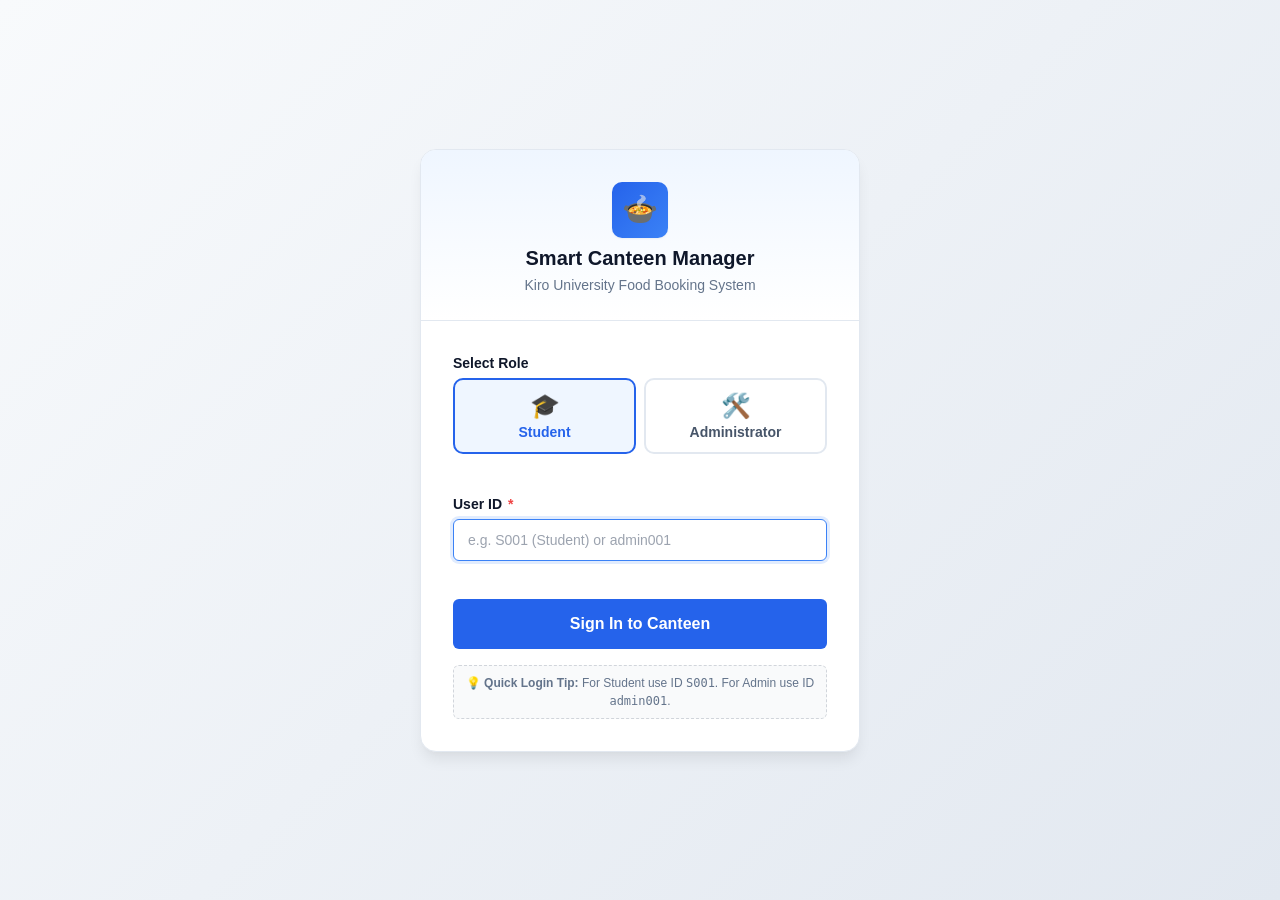
==== frontend/index.html @ 879b1cd2 "feat: complete smart canteen booking system" ====
<!DOCTYPE html>
<html lang="en">
<head>
  <meta charset="UTF-8">
  <meta name="viewport" content="width=device-width, initial-scale=1.0">
  <title>Smart Canteen Manager - Login</title>
  <link rel="stylesheet" href="css/main.css">
  <link rel="stylesheet" href="css/components.css">
  <link rel="stylesheet" href="css/responsive.css">
  <style>
    .login-wrapper {
      min-height: 100vh;
      display: flex;
      flex-direction: column;
      align-items: center;
      justify-content: center;
      padding: var(--spacing-lg);
      background: linear-gradient(135deg, #f8fafc 0%, #e2e8f0 100%);
    }

    .login-card {
      width: 100%;
      max-width: 440px;
      background: var(--surface);
      border: 1px solid var(--border);
      border-radius: var(--radius-lg);
      box-shadow: var(--shadow-lg);
      overflow: hidden;
    }

    .login-card-header {
      padding: var(--spacing-xl) var(--spacing-xl) var(--spacing-lg);
      text-align: center;
      background: linear-gradient(180deg, var(--primary-light) 0%, var(--surface) 100%);
      border-bottom: 1px solid var(--border);
    }

    .login-logo {
      width: 56px;
      height: 56px;
      background: linear-gradient(135deg, var(--primary), #3b82f6);
      color: white;
      border-radius: var(--radius-md);
      display: inline-flex;
      align-items: center;
      justify-content: center;
      font-size: 1.8rem;
      margin-bottom: var(--spacing-sm);
      box-shadow: var(--shadow-sm);
    }

    .login-card-header h1 {
      font-size: var(--font-size-xl);
      font-weight: 700;
      color: var(--text-primary);
    }

    .login-card-header p {
      font-size: var(--font-size-sm);
      color: var(--text-muted);
      margin-top: 4px;
    }

    .login-card-body {
      padding: var(--spacing-xl);
    }

    .role-selector {
      display: grid;
      grid-template-columns: 1fr 1fr;
      gap: var(--spacing-sm);
      margin-bottom: var(--spacing-lg);
    }

    .role-btn {
      padding: 12px;
      border: 2px solid var(--border);
      background: var(--surface);
      border-radius: var(--radius-md);
      font-weight: 600;
      font-size: var(--font-size-sm);
      color: var(--text-secondary);
      cursor: pointer;
      display: flex;
      flex-direction: column;
      align-items: center;
      gap: 4px;
      transition: var(--transition);
    }

    .role-btn span.role-icon {
      font-size: 1.5rem;
    }

    .role-btn.active {
      border-color: var(--primary);
      background: var(--primary-light);
      color: var(--primary);
    }

    .demo-hint {
      margin-top: var(--spacing-md);
      padding: var(--spacing-sm);
      background: var(--gray-50);
      border: 1px dashed var(--gray-300);
      border-radius: var(--radius-sm);
      font-size: var(--font-size-xs);
      color: var(--text-muted);
      text-align: center;
    }
  </style>
</head>
<body>
  <div class="login-wrapper">
    <div class="login-card">
      <div class="login-card-header">
        <div class="login-logo">🍲</div>
        <h1>Smart Canteen Manager</h1>
        <p>Kiro University Food Booking System</p>
      </div>

      <div class="login-card-body">
        <form id="loginForm" autocomplete="off">
          <div class="form-group">
            <label class="form-label">Select Role</label>
            <div class="role-selector" id="roleSelector">
              <button type="button" class="role-btn active" data-role="student">
                <span class="role-icon">🎓</span>
                <span>Student</span>
              </button>
              <button type="button" class="role-btn" data-role="admin">
                <span class="role-icon">🛠️</span>
                <span>Administrator</span>
              </button>
            </div>
            <input type="hidden" id="roleInput" value="student">
          </div>

          <div class="form-group">
            <label for="userIdInput" class="form-label">User ID <span class="required">*</span></label>
            <input 
              type="text" 
              id="userIdInput" 
              class="form-input" 
              placeholder="e.g. S001 (Student) or admin001" 
              required 
              autofocus
            >
            <div class="form-error" id="userIdError"></div>
          </div>

          <button type="submit" class="btn btn-primary btn-block btn-lg" id="btnLogin">
            <span>Sign In to Canteen</span>
          </button>

          <div class="demo-hint" id="demoHint">
            💡 <strong>Quick Login Tip:</strong> For Student use ID <code>S001</code>. For Admin use ID <code>admin001</code>.
          </div>
        </form>
      </div>
    </div>
  </div>

  <div id="toastContainer" class="toast-container"></div>

  <script type="module">
    import AuthService from './js/auth.js';
    import { showToast } from './js/utils.js';

    document.addEventListener('DOMContentLoaded', () => {
      // Check if already authenticated
      AuthService.checkGuest();

      const roleButtons = document.querySelectorAll('.role-btn');
      const roleInput = document.getElementById('roleInput');
      const userIdInput = document.getElementById('userIdInput');
      const demoHint = document.getElementById('demoHint');
      const form = document.getElementById('loginForm');
      const btnLogin = document.getElementById('btnLogin');

      // Role button toggles
      roleButtons.forEach(btn => {
        btn.addEventListener('click', () => {
          roleButtons.forEach(b => b.classList.remove('active'));
          btn.classList.add('active');
          const selectedRole = btn.dataset.role;
          roleInput.value = selectedRole;

          if (selectedRole === 'admin') {
            userIdInput.placeholder = 'e.g. admin001';
            demoHint.innerHTML = '💡 <strong>Admin Sign In:</strong> Use Administrator ID <code>admin001</code>';
          } else {
            userIdInput.placeholder = 'e.g. S001';
            demoHint.innerHTML = '💡 <strong>Student Sign In:</strong> Use Student ID <code>S001</code>';
          }
        });
      });

      // Submit form
      form.addEventListener('submit', async (e) => {
        e.preventDefault();
        const userId = userIdInput.value.trim();
        const role = roleInput.value;

        if (!userId) {
          showToast('Please enter your User ID', 'warning');
          userIdInput.focus();
          return;
        }

        btnLogin.disabled = true;
        btnLogin.innerHTML = '<span class="spinner"></span> Signing In...';

        try {
          const success = await AuthService.login(userId, role);
          if (success) {
            showToast('Login successful! Redirecting...', 'success');
            setTimeout(() => {
              if (role === 'admin') {
                window.location.href = 'admin.html';
              } else {
                window.location.href = 'student.html';
              }
            }, 600);
          } else {
            btnLogin.disabled = false;
            btnLogin.innerHTML = 'Sign In to Canteen';
          }
        } catch (err) {
          btnLogin.disabled = false;
          btnLogin.innerHTML = 'Sign In to Canteen';
          showToast('Failed to sign in. Please verify your ID.', 'error');
        }
      });
    });
  </script>
</body>
</html>
---- frontend/css/main.css ----
/* ==========================================================================
   Smart Canteen Manager - Main CSS
   ========================================================================== */

:root {
  /* Brand Colors */
  --primary: #2563eb;
  --primary-hover: #1d4ed8;
  --primary-light: #eff6ff;
  --primary-border: #bfdbfe;

  /* Status Colors */
  --success: #10b981;
  --success-light: #ecfdf5;
  --success-border: #a7f3d0;
  --warning: #f59e0b;
  --warning-light: #fffbeb;
  --warning-border: #fde68a;
  --error: #ef4444;
  --error-light: #fef2f2;
  --error-border: #fecaca;
  --info: #3b82f6;
  --info-light: #eff6ff;
  --info-border: #bfdbfe;

  /* Neutral Palette */
  --gray-50: #f9fafb;
  --gray-100: #f3f4f6;
  --gray-200: #e5e7eb;
  --gray-300: #d1d5db;
  --gray-400: #9ca3af;
  --gray-500: #6b7280;
  --gray-600: #4b5563;
  --gray-700: #374151;
  --gray-800: #1f2937;
  --gray-900: #111827;

  /* Semantic Theme */
  --background: #f8fafc;
  --surface: #ffffff;
  --surface-alt: #f1f5f9;
  --text-primary: #0f172a;
  --text-secondary: #475569;
  --text-muted: #64748b;
  --border: #e2e8f0;
  --border-focus: #3b82f6;

  /* Spacing */
  --spacing-2xs: 2px;
  --spacing-xs: 4px;
  --spacing-sm: 8px;
  --spacing-md: 16px;
  --spacing-lg: 24px;
  --spacing-xl: 32px;
  --spacing-2xl: 48px;

  /* Typography */
  --font-sans: -apple-system, BlinkMacSystemFont, "Segoe UI", Roboto, "Helvetica Neue", Arial, sans-serif;
  --font-size-xs: 0.75rem;    /* 12px */
  --font-size-sm: 0.875rem;   /* 14px */
  --font-size-base: 1rem;     /* 16px */
  --font-size-lg: 1.125rem;   /* 18px */
  --font-size-xl: 1.25rem;    /* 20px */
  --font-size-2xl: 1.5rem;    /* 24px */
  --font-size-3xl: 1.875rem;  /* 30px */

  /* Radii & Shadows */
  --radius-sm: 6px;
  --radius-md: 10px;
  --radius-lg: 16px;
  --radius-full: 9999px;

  --shadow-sm: 0 1px 2px 0 rgba(0, 0, 0, 0.05);
  --shadow-md: 0 4px 6px -1px rgba(0, 0, 0, 0.08), 0 2px 4px -2px rgba(0, 0, 0, 0.04);
  --shadow-lg: 0 10px 15px -3px rgba(0, 0, 0, 0.08), 0 4px 6px -4px rgba(0, 0, 0, 0.03);

  /* Transitions */
  --transition: all 0.2s cubic-bezier(0.4, 0, 0.2, 1);
}

/* Global Reset */
*, *::before, *::after {
  box-sizing: border-box;
  margin: 0;
  padding: 0;
}

body {
  font-family: var(--font-sans);
  font-size: var(--font-size-base);
  line-height: 1.5;
  color: var(--text-primary);
  background-color: var(--background);
  min-height: 100vh;
  display: flex;
  flex-direction: column;
  -webkit-font-smoothing: antialiased;
}

/* Accessible focus ring */
:focus-visible {
  outline: 2px solid var(--primary);
  outline-offset: 2px;
}

/* Typography Defaults */
h1, h2, h3, h4, h5, h6 {
  color: var(--text-primary);
  font-weight: 600;
  line-height: 1.25;
}

h1 { font-size: var(--font-size-3xl); font-weight: 700; }
h2 { font-size: var(--font-size-2xl); }
h3 { font-size: var(--font-size-xl); }
h4 { font-size: var(--font-size-lg); }

p {
  color: var(--text-secondary);
}

a {
  color: var(--primary);
  text-decoration: none;
  transition: var(--transition);
}

a:hover {
  color: var(--primary-hover);
}

/* Container */
.container {
  width: 100%;
  max-width: 1200px;
  margin: 0 auto;
  padding: 0 var(--spacing-md);
}

/* Application Header */
.app-header {
  background: var(--surface);
  border-bottom: 1px solid var(--border);
  position: sticky;
  top: 0;
  z-index: 40;
  box-shadow: var(--shadow-sm);
}

.header-content {
  display: flex;
  align-items: center;
  justify-content: space-between;
  height: 68px;
  gap: var(--spacing-md);
}

.header-brand {
  display: flex;
  align-items: center;
  gap: var(--spacing-sm);
  text-decoration: none;
}

.brand-icon {
  width: 38px;
  height: 38px;
  background: linear-gradient(135deg, var(--primary), #3b82f6);
  color: white;
  border-radius: var(--radius-md);
  display: flex;
  align-items: center;
  justify-content: center;
  font-size: 1.25rem;
  box-shadow: var(--shadow-sm);
}

.brand-info h1 {
  font-size: 1.15rem;
  font-weight: 700;
  color: var(--text-primary);
  line-height: 1.1;
}

.brand-info span {
  font-size: var(--font-size-xs);
  color: var(--text-muted);
  display: block;
}

.header-actions {
  display: flex;
  align-items: center;
  gap: var(--spacing-md);
}

.user-profile {
  display: flex;
  align-items: center;
  gap: var(--spacing-sm);
  padding: var(--spacing-xs) var(--spacing-sm);
  background: var(--gray-50);
  border: 1px solid var(--border);
  border-radius: var(--radius-full);
}

.user-avatar {
  width: 28px;
  height: 28px;
  border-radius: var(--radius-full);
  background: var(--primary-light);
  color: var(--primary);
  display: flex;
  align-items: center;
  justify-content: center;
  font-weight: 600;
  font-size: var(--font-size-xs);
}

.user-details {
  display: flex;
  flex-direction: column;
}

.user-name {
  font-size: var(--font-size-sm);
  font-weight: 600;
  color: var(--text-primary);
  line-height: 1.2;
}

.user-role-tag {
  font-size: 0.7rem;
  color: var(--text-muted);
  text-transform: capitalize;
}

/* Tab Navigation */
.tab-nav {
  display: flex;
  gap: var(--spacing-sm);
  margin: var(--spacing-lg) 0 var(--spacing-md);
  border-bottom: 2px solid var(--border);
  overflow-x: auto;
  white-space: nowrap;
}

.tab-btn {
  background: none;
  border: none;
  padding: var(--spacing-sm) var(--spacing-md);
  font-size: var(--font-size-sm);
  font-weight: 600;
  color: var(--text-secondary);
  cursor: pointer;
  border-bottom: 3px solid transparent;
  margin-bottom: -2px;
  display: inline-flex;
  align-items: center;
  gap: var(--spacing-xs);
  transition: var(--transition);
}

.tab-btn:hover {
  color: var(--primary);
}

.tab-btn.active {
  color: var(--primary);
  border-bottom-color: var(--primary);
}

.tab-btn .badge {
  margin-left: 2px;
}

/* Tab Content */
.tab-content {
  display: none;
  animation: fadeIn 0.15s ease-in;
}

.tab-content.active {
  display: block;
}

@keyframes fadeIn {
  from { opacity: 0; transform: translateY(4px); }
  to { opacity: 1; transform: translateY(0); }
}

/* Page Section Headers */
.section-header {
  display: flex;
  flex-wrap: wrap;
  align-items: center;
  justify-content: space-between;
  gap: var(--spacing-md);
  margin-bottom: var(--spacing-lg);
}

.section-title {
  font-size: var(--font-size-xl);
  font-weight: 700;
  color: var(--text-primary);
}

.section-subtitle {
  font-size: var(--font-size-sm);
  color: var(--text-muted);
  margin-top: 2px;
}

/* App Main & Footer */
.app-main {
  flex: 1;
  padding-bottom: var(--spacing-2xl);
}

.app-footer {
  margin-top: auto;
  background: var(--surface);
  border-top: 1px solid var(--border);
  padding: var(--spacing-md) 0;
  text-align: center;
  font-size: var(--font-size-xs);
  color: var(--text-muted);
}

/* Utility Classes */
.hidden {
  display: none !important;
}

.sr-only {
  position: absolute;
  width: 1px;
  height: 1px;
  padding: 0;
  margin: -1px;
  overflow: hidden;
  clip: rect(0, 0, 0, 0);
  white-space: nowrap;
  border: 0;
}
---- frontend/css/components.css ----
/* ==========================================================================
   Smart Canteen Manager - Component Styles
   ========================================================================== */

/* --------------------------------------------------------------------------
   Buttons
   -------------------------------------------------------------------------- */
.btn {
  display: inline-flex;
  align-items: center;
  justify-content: center;
  gap: var(--spacing-xs);
  padding: 10px 18px;
  font-family: inherit;
  font-size: var(--font-size-sm);
  font-weight: 600;
  line-height: 1.25;
  border-radius: var(--radius-sm);
  border: 1px solid transparent;
  cursor: pointer;
  transition: var(--transition);
  text-decoration: none;
  min-height: 40px;
}

.btn:disabled {
  opacity: 0.6;
  cursor: not-allowed;
  pointer-events: none;
}

.btn-primary {
  background-color: var(--primary);
  color: #ffffff;
}

.btn-primary:hover:not(:disabled) {
  background-color: var(--primary-hover);
  box-shadow: var(--shadow-sm);
}

.btn-secondary {
  background-color: var(--surface);
  color: var(--text-primary);
  border-color: var(--border);
}

.btn-secondary:hover:not(:disabled) {
  background-color: var(--gray-100);
  border-color: var(--gray-300);
}

.btn-danger {
  background-color: var(--error);
  color: #ffffff;
}

.btn-danger:hover:not(:disabled) {
  background-color: #dc2626;
}

.btn-outline-danger {
  background: transparent;
  color: var(--error);
  border-color: var(--error-border);
}

.btn-outline-danger:hover:not(:disabled) {
  background-color: var(--error-light);
}

.btn-success {
  background-color: var(--success);
  color: #ffffff;
}

.btn-success:hover:not(:disabled) {
  background-color: #059669;
}

.btn-sm {
  padding: 6px 12px;
  font-size: var(--font-size-xs);
  min-height: 32px;
}

.btn-lg {
  padding: 14px 24px;
  font-size: var(--font-size-base);
  min-height: 48px;
}

.btn-block {
  width: 100%;
}

.btn-icon {
  width: 36px;
  height: 36px;
  padding: 0;
  border-radius: var(--radius-sm);
  min-height: 36px;
}

/* --------------------------------------------------------------------------
   Badges & Tags
   -------------------------------------------------------------------------- */
.badge {
  display: inline-flex;
  align-items: center;
  gap: var(--spacing-2xs);
  padding: 3px 10px;
  border-radius: var(--radius-full);
  font-size: var(--font-size-xs);
  font-weight: 600;
  text-transform: capitalize;
  letter-spacing: 0.01em;
}

.badge-success {
  background: var(--success-light);
  color: #065f46;
  border: 1px solid var(--success-border);
}

.badge-warning {
  background: var(--warning-light);
  color: #92400e;
  border: 1px solid var(--warning-border);
}

.badge-error {
  background: var(--error-light);
  color: #991b1b;
  border: 1px solid var(--error-border);
}

.badge-info {
  background: var(--info-light);
  color: #1e40af;
  border: 1px solid var(--info-border);
}

.badge-neutral {
  background: var(--gray-100);
  color: var(--gray-700);
  border: 1px solid var(--gray-200);
}

.badge-count {
  background: var(--primary);
  color: white;
  padding: 2px 7px;
  font-size: 0.7rem;
  border-radius: var(--radius-full);
}

/* --------------------------------------------------------------------------
   Forms & Inputs
   -------------------------------------------------------------------------- */
.form-group {
  margin-bottom: var(--spacing-md);
  display: flex;
  flex-direction: column;
}

.form-label {
  display: block;
  font-size: var(--font-size-sm);
  font-weight: 600;
  color: var(--text-primary);
  margin-bottom: var(--spacing-xs);
}

.form-label .required {
  color: var(--error);
  margin-left: 2px;
}

.form-input,
.form-select,
.form-textarea {
  width: 100%;
  padding: 10px 14px;
  font-family: inherit;
  font-size: var(--font-size-sm);
  color: var(--text-primary);
  background-color: var(--surface);
  border: 1px solid var(--border);
  border-radius: var(--radius-sm);
  transition: var(--transition);
  min-height: 42px;
}

.form-input:focus,
.form-select:focus,
.form-textarea:focus {
  outline: none;
  border-color: var(--border-focus);
  box-shadow: 0 0 0 3px rgba(59, 130, 246, 0.15);
}

.form-input::placeholder,
.form-textarea::placeholder {
  color: var(--gray-400);
}

.form-textarea {
  resize: vertical;
  min-height: 80px;
}

.form-error {
  font-size: var(--font-size-xs);
  color: var(--error);
  margin-top: var(--spacing-xs);
  min-height: 18px;
}

.form-row {
  display: grid;
  grid-template-columns: repeat(auto-fit, minmax(180px, 1fr));
  gap: var(--spacing-md);
}

/* --------------------------------------------------------------------------
   Filter & Search Controls
   -------------------------------------------------------------------------- */
.filter-bar {
  display: flex;
  flex-wrap: wrap;
  align-items: center;
  justify-content: space-between;
  gap: var(--spacing-md);
  padding: var(--spacing-md);
  background: var(--surface);
  border: 1px solid var(--border);
  border-radius: var(--radius-md);
  margin-bottom: var(--spacing-lg);
  box-shadow: var(--shadow-sm);
}

.search-box {
  position: relative;
  flex: 1;
  min-width: 240px;
  max-width: 450px;
}

.search-box .search-icon {
  position: absolute;
  left: 12px;
  top: 50%;
  transform: translateY(-50%);
  color: var(--gray-400);
  pointer-events: none;
  font-size: 1rem;
}

.search-box .form-input {
  padding-left: 38px;
}

.filter-chips {
  display: flex;
  flex-wrap: wrap;
  gap: var(--spacing-xs);
}

.filter-chip {
  background: var(--surface-alt);
  border: 1px solid var(--border);
  padding: 6px 14px;
  border-radius: var(--radius-full);
  font-size: var(--font-size-xs);
  font-weight: 600;
  color: var(--text-secondary);
  cursor: pointer;
  transition: var(--transition);
}

.filter-chip:hover {
  background: var(--gray-200);
  color: var(--text-primary);
}

.filter-chip.active {
  background: var(--primary);
  border-color: var(--primary);
  color: #ffffff;
}

/* --------------------------------------------------------------------------
   Food Menu Cards
   -------------------------------------------------------------------------- */
.food-grid {
  display: grid;
  grid-template-columns: repeat(auto-fill, minmax(280px, 1fr));
  gap: var(--spacing-lg);
}

.food-card {
  background: var(--surface);
  border: 1px solid var(--border);
  border-radius: var(--radius-md);
  overflow: hidden;
  box-shadow: var(--shadow-sm);
  display: flex;
  flex-direction: column;
  transition: var(--transition);
  position: relative;
}

.food-card:hover {
  transform: translateY(-3px);
  box-shadow: var(--shadow-md);
  border-color: var(--gray-300);
}

.food-card.unavailable {
  opacity: 0.7;
}

.food-card-banner {
  height: 120px;
  background: linear-gradient(135deg, #f1f5f9 0%, #e2e8f0 100%);
  display: flex;
  align-items: center;
  justify-content: center;
  font-size: 3rem;
  position: relative;
  border-bottom: 1px solid var(--border);
}

.food-card-category-tag {
  position: absolute;
  top: 10px;
  left: 10px;
  background: rgba(255, 255, 255, 0.9);
  backdrop-filter: blur(4px);
  padding: 2px 8px;
  border-radius: var(--radius-full);
  font-size: 0.7rem;
  font-weight: 600;
  color: var(--text-secondary);
  border: 1px solid var(--border);
}

.food-card-stock-tag {
  position: absolute;
  top: 10px;
  right: 10px;
}

.food-card-body {
  padding: var(--spacing-md);
  flex: 1;
  display: flex;
  flex-direction: column;
}

.food-card-title-row {
  display: flex;
  align-items: baseline;
  justify-content: space-between;
  gap: var(--spacing-sm);
  margin-bottom: var(--spacing-xs);
}

.food-card-title {
  font-size: var(--font-size-base);
  font-weight: 700;
  color: var(--text-primary);
}

.food-card-price {
  font-size: var(--font-size-lg);
  font-weight: 700;
  color: var(--primary);
  white-space: nowrap;
}

.food-card-desc {
  font-size: var(--font-size-sm);
  color: var(--text-secondary);
  line-height: 1.4;
  margin-bottom: var(--spacing-md);
  flex: 1;
  display: -webkit-box;
  -webkit-line-clamp: 2;
  -webkit-box-orient: vertical;
  overflow: hidden;
}

.food-card-footer {
  padding-top: var(--spacing-sm);
  border-top: 1px solid var(--border);
  display: flex;
  align-items: center;
  justify-content: space-between;
  gap: var(--spacing-sm);
}

/* Quantity Selector */
.qty-selector {
  display: inline-flex;
  align-items: center;
  border: 1px solid var(--border);
  border-radius: var(--radius-sm);
  background: var(--surface);
  overflow: hidden;
}

.qty-btn {
  background: transparent;
  border: none;
  width: 32px;
  height: 32px;
  display: flex;
  align-items: center;
  justify-content: center;
  font-size: 1rem;
  font-weight: 700;
  color: var(--text-secondary);
  cursor: pointer;
  transition: var(--transition);
}

.qty-btn:hover:not(:disabled) {
  background: var(--gray-100);
  color: var(--text-primary);
}

.qty-btn:disabled {
  opacity: 0.3;
  cursor: not-allowed;
}

.qty-input {
  width: 38px;
  height: 32px;
  text-align: center;
  border: none;
  font-size: var(--font-size-sm);
  font-weight: 600;
  color: var(--text-primary);
  background: transparent;
  -moz-appearance: textfield;
}

.qty-input::-webkit-outer-spin-button,
.qty-input::-webkit-inner-spin-button {
  -webkit-appearance: none;
  margin: 0;
}

/* --------------------------------------------------------------------------
   Cart Layout
   -------------------------------------------------------------------------- */
.cart-layout {
  display: grid;
  grid-template-columns: 2fr 1fr;
  gap: var(--spacing-xl);
  align-items: start;
}

.cart-card {
  background: var(--surface);
  border: 1px solid var(--border);
  border-radius: var(--radius-md);
  box-shadow: var(--shadow-sm);
  overflow: hidden;
}

.cart-items-list {
  divide-y: 1px solid var(--border);
}

.cart-item {
  display: flex;
  align-items: center;
  justify-content: space-between;
  padding: var(--spacing-md);
  border-bottom: 1px solid var(--border);
  gap: var(--spacing-md);
}

.cart-item:last-child {
  border-bottom: none;
}

.cart-item-info {
  flex: 1;
}

.cart-item-name {
  font-weight: 600;
  color: var(--text-primary);
  font-size: var(--font-size-base);
}

.cart-item-unit-price {
  font-size: var(--font-size-xs);
  color: var(--text-muted);
}

.cart-item-total {
  font-weight: 700;
  font-size: var(--font-size-base);
  color: var(--text-primary);
  min-width: 80px;
  text-align: right;
}

.cart-summary {
  background: var(--surface);
  border: 1px solid var(--border);
  border-radius: var(--radius-md);
  padding: var(--spacing-lg);
  box-shadow: var(--shadow-sm);
  position: sticky;
  top: 90px;
}

.summary-title {
  font-size: var(--font-size-lg);
  font-weight: 700;
  margin-bottom: var(--spacing-md);
  border-bottom: 1px solid var(--border);
  padding-bottom: var(--spacing-sm);
}

.summary-row {
  display: flex;
  justify-content: space-between;
  align-items: center;
  margin-bottom: var(--spacing-sm);
  font-size: var(--font-size-sm);
  color: var(--text-secondary);
}

.summary-row.total {
  font-size: var(--font-size-xl);
  font-weight: 700;
  color: var(--text-primary);
  border-top: 2px dashed var(--border);
  padding-top: var(--spacing-md);
  margin-top: var(--spacing-md);
  margin-bottom: var(--spacing-lg);
}

/* --------------------------------------------------------------------------
   Orders List & History
   -------------------------------------------------------------------------- */
.orders-list {
  display: flex;
  flex-direction: column;
  gap: var(--spacing-md);
}

.order-card {
  background: var(--surface);
  border: 1px solid var(--border);
  border-radius: var(--radius-md);
  box-shadow: var(--shadow-sm);
  overflow: hidden;
  transition: var(--transition);
}

.order-card:hover {
  box-shadow: var(--shadow-md);
  border-color: var(--gray-300);
}

.order-header {
  padding: var(--spacing-md);
  background: var(--surface-alt);
  border-bottom: 1px solid var(--border);
  display: flex;
  flex-wrap: wrap;
  align-items: center;
  justify-content: space-between;
  gap: var(--spacing-sm);
}

.order-meta {
  display: flex;
  align-items: center;
  gap: var(--spacing-md);
}

.order-id {
  font-weight: 700;
  font-size: var(--font-size-base);
  color: var(--text-primary);
}

.order-date {
  font-size: var(--font-size-xs);
  color: var(--text-muted);
}

.order-body {
  padding: var(--spacing-md);
}

.order-items-table {
  width: 100%;
  border-collapse: collapse;
}

.order-items-table th,
.order-items-table td {
  padding: var(--spacing-sm);
  font-size: var(--font-size-sm);
  text-align: left;
}

.order-items-table th {
  color: var(--text-muted);
  font-weight: 600;
  border-bottom: 1px solid var(--border);
}

.order-items-table td.numeric {
  text-align: right;
}

.order-footer {
  padding: var(--spacing-md);
  border-top: 1px solid var(--border);
  background: var(--surface);
  display: flex;
  align-items: center;
  justify-content: space-between;
}

.order-total-amount {
  font-size: var(--font-size-lg);
  font-weight: 700;
  color: var(--primary);
}

/* --------------------------------------------------------------------------
   Admin Dashboard & Stats
   -------------------------------------------------------------------------- */
.stats-grid {
  display: grid;
  grid-template-columns: repeat(auto-fit, minmax(220px, 1fr));
  gap: var(--spacing-md);
  margin-bottom: var(--spacing-xl);
}

.stat-card {
  background: var(--surface);
  border: 1px solid var(--border);
  border-radius: var(--radius-md);
  padding: var(--spacing-lg);
  box-shadow: var(--shadow-sm);
  display: flex;
  align-items: flex-start;
  justify-content: space-between;
  gap: var(--spacing-md);
  transition: var(--transition);
}

.stat-card:hover {
  box-shadow: var(--shadow-md);
  transform: translateY(-2px);
}

.stat-info h3 {
  font-size: var(--font-size-xs);
  font-weight: 600;
  text-transform: uppercase;
  letter-spacing: 0.05em;
  color: var(--text-muted);
  margin-bottom: var(--spacing-xs);
}

.stat-value {
  font-size: 1.85rem;
  font-weight: 800;
  color: var(--text-primary);
  line-height: 1.1;
  margin-bottom: var(--spacing-2xs);
}

.stat-subtext {
  font-size: var(--font-size-xs);
  color: var(--text-secondary);
}

.stat-icon {
  width: 44px;
  height: 44px;
  border-radius: var(--radius-md);
  display: flex;
  align-items: center;
  justify-content: center;
  font-size: 1.3rem;
  flex-shrink: 0;
}

.stat-icon.blue { background: var(--info-light); color: var(--info); }
.stat-icon.green { background: var(--success-light); color: var(--success); }
.stat-icon.amber { background: var(--warning-light); color: var(--warning); }
.stat-icon.red { background: var(--error-light); color: var(--error); }

/* --------------------------------------------------------------------------
   Data Tables
   -------------------------------------------------------------------------- */
.table-card {
  background: var(--surface);
  border: 1px solid var(--border);
  border-radius: var(--radius-md);
  box-shadow: var(--shadow-sm);
  overflow: hidden;
  margin-bottom: var(--spacing-xl);
}

.table-responsive {
  width: 100%;
  overflow-x: auto;
}

.data-table {
  width: 100%;
  border-collapse: collapse;
  text-align: left;
}

.data-table th,
.data-table td {
  padding: 12px 16px;
  font-size: var(--font-size-sm);
  border-bottom: 1px solid var(--border);
}

.data-table th {
  background: var(--surface-alt);
  font-weight: 600;
  color: var(--text-secondary);
  white-space: nowrap;
}

.data-table tbody tr:hover {
  background: var(--gray-50);
}

.data-table td.actions {
  white-space: nowrap;
  text-align: right;
}

.table-actions-group {
  display: inline-flex;
  gap: var(--spacing-xs);
}

/* --------------------------------------------------------------------------
   Modals & Dialogs
   -------------------------------------------------------------------------- */
.modal-backdrop {
  position: fixed;
  top: 0;
  left: 0;
  right: 0;
  bottom: 0;
  background: rgba(15, 23, 42, 0.5);
  backdrop-filter: blur(2px);
  display: flex;
  align-items: center;
  justify-content: center;
  z-index: 100;
  padding: var(--spacing-md);
  opacity: 1;
  transition: opacity 0.2s ease;
}

.modal-backdrop.hidden {
  display: none !important;
  opacity: 0;
  pointer-events: none;
}

.modal-dialog {
  background: var(--surface);
  border-radius: var(--radius-lg);
  box-shadow: var(--shadow-lg);
  max-width: 520px;
  width: 100%;
  overflow: hidden;
  animation: modalScale 0.2s ease-out;
}

@keyframes modalScale {
  from { opacity: 0; transform: scale(0.95); }
  to { opacity: 1; transform: scale(1); }
}

.modal-header {
  padding: var(--spacing-md) var(--spacing-lg);
  border-bottom: 1px solid var(--border);
  display: flex;
  align-items: center;
  justify-content: space-between;
}

.modal-title {
  font-size: var(--font-size-lg);
  font-weight: 700;
}

.modal-close-btn {
  background: none;
  border: none;
  font-size: 1.5rem;
  line-height: 1;
  color: var(--gray-400);
  cursor: pointer;
  padding: 4px;
  border-radius: var(--radius-sm);
  transition: var(--transition);
}

.modal-close-btn:hover {
  color: var(--text-primary);
  background: var(--gray-100);
}

.modal-body {
  padding: var(--spacing-lg);
  max-height: calc(85vh - 140px);
  overflow-y: auto;
}

.modal-footer {
  padding: var(--spacing-md) var(--spacing-lg);
  border-top: 1px solid var(--border);
  background: var(--surface-alt);
  display: flex;
  justify-content: flex-end;
  gap: var(--spacing-sm);
}

/* --------------------------------------------------------------------------
   Toasts & Alerts
   -------------------------------------------------------------------------- */
.toast-container {
  position: fixed;
  bottom: 24px;
  right: 24px;
  z-index: 150;
  display: flex;
  flex-direction: column;
  gap: var(--spacing-sm);
  pointer-events: none;
}

.toast {
  pointer-events: auto;
  min-width: 280px;
  max-width: 420px;
  padding: 12px 18px;
  border-radius: var(--radius-md);
  box-shadow: var(--shadow-lg);
  font-size: var(--font-size-sm);
  font-weight: 500;
  display: flex;
  align-items: center;
  gap: var(--spacing-sm);
  color: #ffffff;
  animation: slideIn 0.25s ease-out;
  transition: opacity 0.2s ease, transform 0.2s ease;
}

@keyframes slideIn {
  from { transform: translateX(100%); opacity: 0; }
  to { transform: translateX(0); opacity: 1; }
}

.toast-success { background-color: #065f46; border: 1px solid #10b981; }
.toast-error { background-color: #991b1b; border: 1px solid #ef4444; }
.toast-warning { background-color: #92400e; border: 1px solid #f59e0b; }
.toast-info { background-color: #1e40af; border: 1px solid #3b82f6; }

.alert {
  padding: 12px 16px;
  border-radius: var(--radius-sm);
  display: flex;
  align-items: flex-start;
  gap: var(--spacing-sm);
  font-size: var(--font-size-sm);
  margin-bottom: var(--spacing-md);
}

.alert-error {
  background-color: var(--error-light);
  color: #991b1b;
  border: 1px solid var(--error-border);
}

.alert-success {
  background-color: var(--success-light);
  color: #065f46;
  border: 1px solid var(--success-border);
}

.alert-info {
  background-color: var(--info-light);
  color: #1e40af;
  border: 1px solid var(--info-border);
}

.alert-warning {
  background-color: var(--warning-light);
  color: #92400e;
  border: 1px solid var(--warning-border);
}

/* --------------------------------------------------------------------------
   Empty & Loading States
   -------------------------------------------------------------------------- */
.empty-state {
  text-align: center;
  padding: var(--spacing-2xl) var(--spacing-md);
  background: var(--surface);
  border: 1px dashed var(--border);
  border-radius: var(--radius-md);
  margin: var(--spacing-md) 0;
}

.empty-state-icon {
  font-size: 3rem;
  margin-bottom: var(--spacing-sm);
  display: block;
}

.empty-state-title {
  font-size: var(--font-size-lg);
  font-weight: 700;
  color: var(--text-primary);
  margin-bottom: var(--spacing-xs);
}

.empty-state-desc {
  font-size: var(--font-size-sm);
  color: var(--text-muted);
  max-width: 380px;
  margin: 0 auto;
}

.spinner {
  width: 18px;
  height: 18px;
  border: 2px solid rgba(255, 255, 255, 0.3);
  border-top-color: currentColor;
  border-radius: 50%;
  animation: spin 0.6s linear infinite;
  display: inline-block;
}

@keyframes spin {
  to { transform: rotate(360deg); }
}

.loading-block {
  display: flex;
  flex-direction: column;
  align-items: center;
  justify-content: center;
  gap: var(--spacing-sm);
  padding: var(--spacing-2xl);
  color: var(--text-muted);
}
---- frontend/css/responsive.css ----
/* ==========================================================================
   Smart Canteen Manager - Responsive Styles
   ========================================================================== */

/* Tablet & Smaller (<= 1024px) */
@media (max-width: 1024px) {
  .cart-layout {
    grid-template-columns: 1fr;
    gap: var(--spacing-lg);
  }

  .cart-summary {
    position: static;
  }

  .stats-grid {
    grid-template-columns: repeat(2, 1fr);
  }
}

/* Mobile & Small Tablets (<= 768px) */
@media (max-width: 768px) {
  .header-content {
    height: 60px;
  }

  .brand-info span {
    display: none;
  }

  .user-details {
    display: none;
  }

  .food-grid {
    grid-template-columns: 1fr;
  }

  .section-header {
    flex-direction: column;
    align-items: flex-start;
  }

  .filter-bar {
    flex-direction: column;
    align-items: stretch;
  }

  .search-box {
    max-width: 100%;
  }

  .filter-chips {
    overflow-x: auto;
    white-space: nowrap;
    padding-bottom: var(--spacing-xs);
  }

  .stats-grid {
    grid-template-columns: 1fr;
  }

  .order-header {
    flex-direction: column;
    align-items: flex-start;
  }

  .order-footer {
    flex-direction: column;
    gap: var(--spacing-sm);
    align-items: flex-start;
  }

  .tab-nav {
    margin-top: var(--spacing-md);
  }

  .modal-dialog {
    margin: var(--spacing-sm);
    max-height: 90vh;
  }
}

/* Small Mobile Phones (<= 480px) */
@media (max-width: 480px) {
  .container {
    padding: 0 var(--spacing-sm);
  }

  .brand-info h1 {
    font-size: 1rem;
  }

  .brand-icon {
    width: 32px;
    height: 32px;
    font-size: 1rem;
  }

  .btn {
    min-height: 44px; /* Ensure 44px touch target on mobile */
  }

  .cart-item {
    flex-direction: column;
    align-items: flex-start;
  }

  .cart-item-total {
    text-align: left;
  }

  .modal-footer {
    flex-direction: column;
  }

  .modal-footer .btn {
    width: 100%;
  }
}
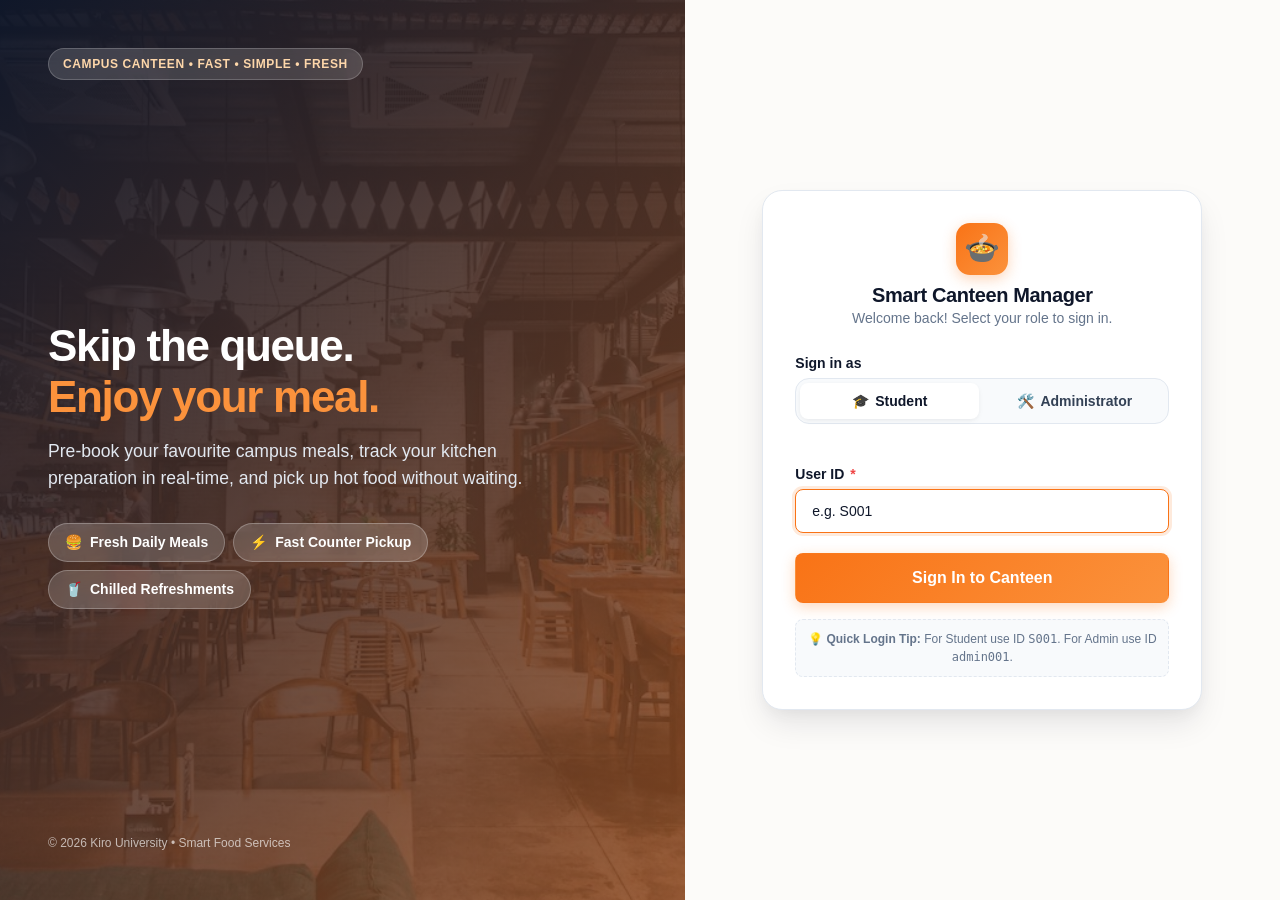
==== commit 6b5a1e16: "feat: redesign canteen UI and UX" ====
--- a/frontend/index.html
+++ b/frontend/index.html
@@ -7,153 +7,89 @@
   <link rel="stylesheet" href="css/main.css">
   <link rel="stylesheet" href="css/components.css">
   <link rel="stylesheet" href="css/responsive.css">
-  <style>
-    .login-wrapper {
-      min-height: 100vh;
-      display: flex;
-      flex-direction: column;
-      align-items: center;
-      justify-content: center;
-      padding: var(--spacing-lg);
-      background: linear-gradient(135deg, #f8fafc 0%, #e2e8f0 100%);
-    }
-
-    .login-card {
-      width: 100%;
-      max-width: 440px;
-      background: var(--surface);
-      border: 1px solid var(--border);
-      border-radius: var(--radius-lg);
-      box-shadow: var(--shadow-lg);
-      overflow: hidden;
-    }
-
-    .login-card-header {
-      padding: var(--spacing-xl) var(--spacing-xl) var(--spacing-lg);
-      text-align: center;
-      background: linear-gradient(180deg, var(--primary-light) 0%, var(--surface) 100%);
-      border-bottom: 1px solid var(--border);
-    }
-
-    .login-logo {
-      width: 56px;
-      height: 56px;
-      background: linear-gradient(135deg, var(--primary), #3b82f6);
-      color: white;
-      border-radius: var(--radius-md);
-      display: inline-flex;
-      align-items: center;
-      justify-content: center;
-      font-size: 1.8rem;
-      margin-bottom: var(--spacing-sm);
-      box-shadow: var(--shadow-sm);
-    }
-
-    .login-card-header h1 {
-      font-size: var(--font-size-xl);
-      font-weight: 700;
-      color: var(--text-primary);
-    }
-
-    .login-card-header p {
-      font-size: var(--font-size-sm);
-      color: var(--text-muted);
-      margin-top: 4px;
-    }
-
-    .login-card-body {
-      padding: var(--spacing-xl);
-    }
-
-    .role-selector {
-      display: grid;
-      grid-template-columns: 1fr 1fr;
-      gap: var(--spacing-sm);
-      margin-bottom: var(--spacing-lg);
-    }
-
-    .role-btn {
-      padding: 12px;
-      border: 2px solid var(--border);
-      background: var(--surface);
-      border-radius: var(--radius-md);
-      font-weight: 600;
-      font-size: var(--font-size-sm);
-      color: var(--text-secondary);
-      cursor: pointer;
-      display: flex;
-      flex-direction: column;
-      align-items: center;
-      gap: 4px;
-      transition: var(--transition);
-    }
-
-    .role-btn span.role-icon {
-      font-size: 1.5rem;
-    }
-
-    .role-btn.active {
-      border-color: var(--primary);
-      background: var(--primary-light);
-      color: var(--primary);
-    }
-
-    .demo-hint {
-      margin-top: var(--spacing-md);
-      padding: var(--spacing-sm);
-      background: var(--gray-50);
-      border: 1px dashed var(--gray-300);
-      border-radius: var(--radius-sm);
-      font-size: var(--font-size-xs);
-      color: var(--text-muted);
-      text-align: center;
-    }
-  </style>
 </head>
 <body>
-  <div class="login-wrapper">
-    <div class="login-card">
-      <div class="login-card-header">
-        <div class="login-logo">🍲</div>
-        <h1>Smart Canteen Manager</h1>
-        <p>Kiro University Food Booking System</p>
+  <div class="login-split-container">
+    <!-- Left Hero Panel (Visual & Brand) -->
+    <div class="login-hero-panel">
+      <img src="assets/food/login-hero.jpg" alt="Campus Canteen Food Spread" class="login-hero-bg">
+      <div class="login-hero-overlay"></div>
+
+      <div style="position: relative; z-index: 2;">
+        <span class="login-hero-badge">Campus Canteen • Fast • Simple • Fresh</span>
       </div>
 
-      <div class="login-card-body">
+      <div class="login-hero-content">
+        <h1 class="login-hero-title">Skip the queue.<br><span>Enjoy your meal.</span></h1>
+        <p class="login-hero-desc">
+          Pre-book your favourite campus meals, track your kitchen preparation in real-time, and pick up hot food without waiting.
+        </p>
+
+        <div class="floating-badges">
+          <div class="floating-pill">
+            <span>🍔</span> <span>Fresh Daily Meals</span>
+          </div>
+          <div class="floating-pill">
+            <span>⚡</span> <span>Fast Counter Pickup</span>
+          </div>
+          <div class="floating-pill">
+            <span>🥤</span> <span>Chilled Refreshments</span>
+          </div>
+        </div>
+      </div>
+
+      <div style="position: relative; z-index: 2; font-size: var(--font-size-xs); color: rgba(255, 255, 255, 0.65);">
+        &copy; 2026 Kiro University • Smart Food Services
+      </div>
+    </div>
+
+    <!-- Right Form Panel (Interactive Login) -->
+    <div class="login-form-panel">
+      <div class="login-card">
+        <div class="login-brand-header">
+          <div class="login-brand-logo">🍲</div>
+          <h2>Smart Canteen Manager</h2>
+          <p>Welcome back! Select your role to sign in.</p>
+        </div>
+
         <form id="loginForm" autocomplete="off">
+          <!-- Role Selector -->
           <div class="form-group">
-            <label class="form-label">Select Role</label>
-            <div class="role-selector" id="roleSelector">
-              <button type="button" class="role-btn active" data-role="student">
-                <span class="role-icon">🎓</span>
+            <label class="form-label">Sign in as</label>
+            <div class="role-tabs" id="roleSelector">
+              <button type="button" class="role-tab-btn active" data-role="student">
+                <span>🎓</span>
                 <span>Student</span>
               </button>
-              <button type="button" class="role-btn" data-role="admin">
-                <span class="role-icon">🛠️</span>
+              <button type="button" class="role-tab-btn" data-role="admin">
+                <span>🛠️</span>
                 <span>Administrator</span>
               </button>
             </div>
             <input type="hidden" id="roleInput" value="student">
           </div>
 
+          <!-- User ID Input -->
           <div class="form-group">
             <label for="userIdInput" class="form-label">User ID <span class="required">*</span></label>
             <input 
               type="text" 
               id="userIdInput" 
               class="form-input" 
-              placeholder="e.g. S001 (Student) or admin001" 
+              placeholder="e.g. S001" 
               required 
               autofocus
             >
             <div class="form-error" id="userIdError"></div>
           </div>
 
-          <button type="submit" class="btn btn-primary btn-block btn-lg" id="btnLogin">
+          <!-- Submit Button -->
+          <button type="submit" class="btn btn-accent btn-block btn-lg" id="btnLogin">
             <span>Sign In to Canteen</span>
           </button>
 
-          <div class="demo-hint" id="demoHint">
+          <!-- Quick Tip -->
+          <div style="margin-top: var(--spacing-md); padding: 10px; background: var(--surface-alt); border-radius: var(--radius-sm); border: 1px dashed var(--border); font-size: var(--font-size-xs); text-align: center; color: var(--text-muted);" id="demoHint">
             💡 <strong>Quick Login Tip:</strong> For Student use ID <code>S001</code>. For Admin use ID <code>admin001</code>.
           </div>
         </form>
@@ -171,7 +107,7 @@
       // Check if already authenticated
       AuthService.checkGuest();
 
-      const roleButtons = document.querySelectorAll('.role-btn');
+      const roleButtons = document.querySelectorAll('.role-tab-btn');
       const roleInput = document.getElementById('roleInput');
       const userIdInput = document.getElementById('userIdInput');
       const demoHint = document.getElementById('demoHint');
@@ -221,7 +157,7 @@
               } else {
                 window.location.href = 'student.html';
               }
-            }, 600);
+            }, 500);
           } else {
             btnLogin.disabled = false;
             btnLogin.innerHTML = 'Sign In to Canteen';
--- a/frontend/css/main.css
+++ b/frontend/css/main.css
@@ -1,13 +1,20 @@
 /* ==========================================================================
-   Smart Canteen Manager - Main CSS
+   Smart Canteen Manager - Modern Campus Food Theme
    ========================================================================== */
 
 :root {
-  /* Brand Colors */
+  /* Brand & Appetizing Palette */
   --primary: #2563eb;
   --primary-hover: #1d4ed8;
   --primary-light: #eff6ff;
   --primary-border: #bfdbfe;
+
+  --accent: #f97316;          /* Warm food orange */
+  --accent-hover: #ea580c;
+  --accent-light: #fff7ed;
+  --accent-border: #ffedd5;
+  --accent-gradient: linear-gradient(135deg, #f97316 0%, #fb923c 100%);
+  --brand-gradient: linear-gradient(135deg, #2563eb 0%, #f97316 100%);
 
   /* Status Colors */
   --success: #10b981;
@@ -19,31 +26,22 @@
   --error: #ef4444;
   --error-light: #fef2f2;
   --error-border: #fecaca;
-  --info: #3b82f6;
-  --info-light: #eff6ff;
-  --info-border: #bfdbfe;
-
-  /* Neutral Palette */
-  --gray-50: #f9fafb;
-  --gray-100: #f3f4f6;
-  --gray-200: #e5e7eb;
-  --gray-300: #d1d5db;
-  --gray-400: #9ca3af;
-  --gray-500: #6b7280;
-  --gray-600: #4b5563;
-  --gray-700: #374151;
-  --gray-800: #1f2937;
-  --gray-900: #111827;
-
-  /* Semantic Theme */
-  --background: #f8fafc;
+  --info: #0284c7;
+  --info-light: #f0f9ff;
+  --info-border: #bae6fd;
+
+  /* Surfaces & Canvas */
+  --bg-canvas: #fcfbf9;       /* Creamy off-white food background */
   --surface: #ffffff;
-  --surface-alt: #f1f5f9;
-  --text-primary: #0f172a;
-  --text-secondary: #475569;
+  --surface-alt: #f8fafc;
+  --surface-hover: #f1f5f9;
+
+  /* Typography Colors */
+  --text-primary: #0f172a;    /* Deep navy */
+  --text-secondary: #334155;
   --text-muted: #64748b;
   --border: #e2e8f0;
-  --border-focus: #3b82f6;
+  --border-focus: #f97316;
 
   /* Spacing */
   --spacing-2xs: 2px;
@@ -62,20 +60,23 @@
   --font-size-lg: 1.125rem;   /* 18px */
   --font-size-xl: 1.25rem;    /* 20px */
   --font-size-2xl: 1.5rem;    /* 24px */
-  --font-size-3xl: 1.875rem;  /* 30px */
-
-  /* Radii & Shadows */
-  --radius-sm: 6px;
-  --radius-md: 10px;
-  --radius-lg: 16px;
+  --font-size-3xl: 2rem;      /* 32px */
+
+  /* Radii */
+  --radius-xs: 4px;
+  --radius-sm: 8px;
+  --radius-md: 14px;
+  --radius-lg: 20px;
   --radius-full: 9999px;
 
-  --shadow-sm: 0 1px 2px 0 rgba(0, 0, 0, 0.05);
-  --shadow-md: 0 4px 6px -1px rgba(0, 0, 0, 0.08), 0 2px 4px -2px rgba(0, 0, 0, 0.04);
-  --shadow-lg: 0 10px 15px -3px rgba(0, 0, 0, 0.08), 0 4px 6px -4px rgba(0, 0, 0, 0.03);
-
-  /* Transitions */
-  --transition: all 0.2s cubic-bezier(0.4, 0, 0.2, 1);
+  /* Shadows */
+  --shadow-xs: 0 1px 2px rgba(15, 23, 42, 0.05);
+  --shadow-sm: 0 2px 6px -1px rgba(15, 23, 42, 0.06), 0 1px 4px -1px rgba(15, 23, 42, 0.04);
+  --shadow-md: 0 8px 20px -3px rgba(15, 23, 42, 0.08), 0 4px 8px -2px rgba(15, 23, 42, 0.03);
+  --shadow-lg: 0 16px 32px -4px rgba(15, 23, 42, 0.1), 0 6px 16px -4px rgba(15, 23, 42, 0.05);
+
+  --transition-fast: 0.15s cubic-bezier(0.4, 0, 0.2, 1);
+  --transition: 0.25s cubic-bezier(0.4, 0, 0.2, 1);
 }
 
 /* Global Reset */
@@ -90,27 +91,28 @@
   font-size: var(--font-size-base);
   line-height: 1.5;
   color: var(--text-primary);
-  background-color: var(--background);
+  background-color: var(--bg-canvas);
   min-height: 100vh;
   display: flex;
   flex-direction: column;
   -webkit-font-smoothing: antialiased;
 }
 
-/* Accessible focus ring */
+/* Focus styles */
 :focus-visible {
-  outline: 2px solid var(--primary);
+  outline: 2px solid var(--accent);
   outline-offset: 2px;
 }
 
-/* Typography Defaults */
+/* Typography */
 h1, h2, h3, h4, h5, h6 {
   color: var(--text-primary);
-  font-weight: 600;
+  font-weight: 700;
   line-height: 1.25;
-}
-
-h1 { font-size: var(--font-size-3xl); font-weight: 700; }
+  letter-spacing: -0.02em;
+}
+
+h1 { font-size: var(--font-size-3xl); }
 h2 { font-size: var(--font-size-2xl); }
 h3 { font-size: var(--font-size-xl); }
 h4 { font-size: var(--font-size-lg); }
@@ -119,39 +121,32 @@
   color: var(--text-secondary);
 }
 
-a {
-  color: var(--primary);
-  text-decoration: none;
-  transition: var(--transition);
-}
-
-a:hover {
-  color: var(--primary-hover);
-}
-
-/* Container */
+/* Layout Container */
 .container {
   width: 100%;
-  max-width: 1200px;
+  max-width: 1240px;
   margin: 0 auto;
   padding: 0 var(--spacing-md);
 }
 
 /* Application Header */
 .app-header {
-  background: var(--surface);
+  background: rgba(255, 255, 255, 0.92);
+  backdrop-filter: blur(12px);
+  -webkit-backdrop-filter: blur(12px);
   border-bottom: 1px solid var(--border);
   position: sticky;
   top: 0;
-  z-index: 40;
-  box-shadow: var(--shadow-sm);
+  z-index: 50;
+  box-shadow: var(--shadow-xs);
+  transition: var(--transition);
 }
 
 .header-content {
   display: flex;
   align-items: center;
   justify-content: space-between;
-  height: 68px;
+  height: 72px;
   gap: var(--spacing-md);
 }
 
@@ -163,28 +158,39 @@
 }
 
 .brand-icon {
-  width: 38px;
-  height: 38px;
-  background: linear-gradient(135deg, var(--primary), #3b82f6);
+  width: 44px;
+  height: 44px;
+  background: var(--accent-gradient);
   color: white;
   border-radius: var(--radius-md);
   display: flex;
   align-items: center;
   justify-content: center;
-  font-size: 1.25rem;
-  box-shadow: var(--shadow-sm);
+  font-size: 1.4rem;
+  box-shadow: 0 4px 12px rgba(249, 115, 22, 0.25);
+  transition: var(--transition);
+}
+
+.brand-icon:hover {
+  transform: rotate(5deg) scale(1.05);
 }
 
 .brand-info h1 {
-  font-size: 1.15rem;
+  font-size: 1.2rem;
+  font-weight: 800;
+  color: var(--text-primary);
+  line-height: 1.1;
+  display: flex;
+  align-items: center;
+  gap: 6px;
+}
+
+.brand-info .campus-tag {
+  font-size: var(--font-size-xs);
+  color: var(--accent);
   font-weight: 700;
-  color: var(--text-primary);
-  line-height: 1.1;
-}
-
-.brand-info span {
-  font-size: var(--font-size-xs);
-  color: var(--text-muted);
+  text-transform: uppercase;
+  letter-spacing: 0.05em;
   display: block;
 }
 
@@ -198,23 +204,24 @@
   display: flex;
   align-items: center;
   gap: var(--spacing-sm);
-  padding: var(--spacing-xs) var(--spacing-sm);
-  background: var(--gray-50);
+  padding: 4px 12px 4px 6px;
+  background: var(--surface);
   border: 1px solid var(--border);
   border-radius: var(--radius-full);
+  box-shadow: var(--shadow-xs);
 }
 
 .user-avatar {
-  width: 28px;
-  height: 28px;
+  width: 32px;
+  height: 32px;
   border-radius: var(--radius-full);
-  background: var(--primary-light);
-  color: var(--primary);
+  background: var(--accent-gradient);
+  color: white;
   display: flex;
   align-items: center;
   justify-content: center;
-  font-weight: 600;
-  font-size: var(--font-size-xs);
+  font-weight: 700;
+  font-size: var(--font-size-sm);
 }
 
 .user-details {
@@ -224,7 +231,7 @@
 
 .user-name {
   font-size: var(--font-size-sm);
-  font-weight: 600;
+  font-weight: 700;
   color: var(--text-primary);
   line-height: 1.2;
 }
@@ -238,23 +245,26 @@
 /* Tab Navigation */
 .tab-nav {
   display: flex;
-  gap: var(--spacing-sm);
+  gap: var(--spacing-xs);
   margin: var(--spacing-lg) 0 var(--spacing-md);
-  border-bottom: 2px solid var(--border);
+  padding: 6px;
+  background: var(--surface);
+  border: 1px solid var(--border);
+  border-radius: var(--radius-lg);
+  box-shadow: var(--shadow-xs);
   overflow-x: auto;
   white-space: nowrap;
 }
 
 .tab-btn {
-  background: none;
+  background: transparent;
   border: none;
-  padding: var(--spacing-sm) var(--spacing-md);
+  padding: 10px 20px;
   font-size: var(--font-size-sm);
   font-weight: 600;
   color: var(--text-secondary);
   cursor: pointer;
-  border-bottom: 3px solid transparent;
-  margin-bottom: -2px;
+  border-radius: var(--radius-md);
   display: inline-flex;
   align-items: center;
   gap: var(--spacing-xs);
@@ -263,33 +273,35 @@
 
 .tab-btn:hover {
   color: var(--primary);
+  background: var(--primary-light);
 }
 
 .tab-btn.active {
-  color: var(--primary);
-  border-bottom-color: var(--primary);
-}
-
-.tab-btn .badge {
+  color: #ffffff;
+  background: var(--primary);
+  box-shadow: 0 4px 10px rgba(37, 99, 235, 0.25);
+}
+
+.tab-btn .badge-count {
   margin-left: 2px;
 }
 
-/* Tab Content */
+/* Tab Content Visibility */
 .tab-content {
   display: none;
-  animation: fadeIn 0.15s ease-in;
+  animation: tabFadeIn 0.25s ease-out;
 }
 
 .tab-content.active {
   display: block;
 }
 
-@keyframes fadeIn {
-  from { opacity: 0; transform: translateY(4px); }
+@keyframes tabFadeIn {
+  from { opacity: 0; transform: translateY(6px); }
   to { opacity: 1; transform: translateY(0); }
 }
 
-/* Page Section Headers */
+/* Section Header */
 .section-header {
   display: flex;
   flex-wrap: wrap;
@@ -300,15 +312,16 @@
 }
 
 .section-title {
-  font-size: var(--font-size-xl);
-  font-weight: 700;
-  color: var(--text-primary);
+  font-size: var(--font-size-2xl);
+  font-weight: 800;
+  color: var(--text-primary);
+  letter-spacing: -0.02em;
 }
 
 .section-subtitle {
   font-size: var(--font-size-sm);
   color: var(--text-muted);
-  margin-top: 2px;
+  margin-top: 3px;
 }
 
 /* App Main & Footer */
@@ -343,3 +356,13 @@
   white-space: nowrap;
   border: 0;
 }
+
+/* Reduced Motion Support */
+@media (prefers-reduced-motion: reduce) {
+  *, *::before, *::after {
+    animation-duration: 0.01ms !important;
+    animation-iteration-count: 1 !important;
+    transition-duration: 0.01ms !important;
+    scroll-behavior: auto !important;
+  }
+}
--- a/frontend/css/components.css
+++ b/frontend/css/components.css
@@ -13,50 +13,65 @@
   padding: 10px 18px;
   font-family: inherit;
   font-size: var(--font-size-sm);
-  font-weight: 600;
+  font-weight: 700;
   line-height: 1.25;
   border-radius: var(--radius-sm);
   border: 1px solid transparent;
   cursor: pointer;
   transition: var(--transition);
   text-decoration: none;
-  min-height: 40px;
+  min-height: 42px;
 }
 
 .btn:disabled {
-  opacity: 0.6;
+  opacity: 0.55;
   cursor: not-allowed;
   pointer-events: none;
 }
 
 .btn-primary {
-  background-color: var(--primary);
+  background: var(--primary);
   color: #ffffff;
+  box-shadow: 0 4px 12px rgba(37, 99, 235, 0.2);
 }
 
 .btn-primary:hover:not(:disabled) {
-  background-color: var(--primary-hover);
-  box-shadow: var(--shadow-sm);
+  background: var(--primary-hover);
+  box-shadow: 0 6px 16px rgba(37, 99, 235, 0.3);
+  transform: translateY(-1px);
+}
+
+.btn-accent {
+  background: var(--accent-gradient);
+  color: #ffffff;
+  box-shadow: 0 4px 14px rgba(249, 115, 22, 0.28);
+}
+
+.btn-accent:hover:not(:disabled) {
+  background: linear-gradient(135deg, #ea580c 0%, #f97316 100%);
+  box-shadow: 0 6px 18px rgba(249, 115, 22, 0.38);
+  transform: translateY(-1px);
 }
 
 .btn-secondary {
-  background-color: var(--surface);
+  background: var(--surface);
   color: var(--text-primary);
   border-color: var(--border);
+  box-shadow: var(--shadow-xs);
 }
 
 .btn-secondary:hover:not(:disabled) {
-  background-color: var(--gray-100);
+  background: var(--surface-hover);
   border-color: var(--gray-300);
 }
 
 .btn-danger {
-  background-color: var(--error);
+  background: var(--error);
   color: #ffffff;
 }
 
 .btn-danger:hover:not(:disabled) {
-  background-color: #dc2626;
+  background: #dc2626;
 }
 
 .btn-outline-danger {
@@ -66,22 +81,22 @@
 }
 
 .btn-outline-danger:hover:not(:disabled) {
-  background-color: var(--error-light);
+  background: var(--error-light);
 }
 
 .btn-success {
-  background-color: var(--success);
+  background: var(--success);
   color: #ffffff;
 }
 
 .btn-success:hover:not(:disabled) {
-  background-color: #059669;
+  background: #059669;
 }
 
 .btn-sm {
   padding: 6px 12px;
   font-size: var(--font-size-xs);
-  min-height: 32px;
+  min-height: 34px;
 }
 
 .btn-lg {
@@ -94,27 +109,38 @@
   width: 100%;
 }
 
-.btn-icon {
-  width: 36px;
-  height: 36px;
-  padding: 0;
-  border-radius: var(--radius-sm);
-  min-height: 36px;
-}
-
 /* --------------------------------------------------------------------------
-   Badges & Tags
+   Badges
    -------------------------------------------------------------------------- */
 .badge {
   display: inline-flex;
   align-items: center;
-  gap: var(--spacing-2xs);
-  padding: 3px 10px;
+  gap: var(--spacing-xs);
+  padding: 4px 10px;
   border-radius: var(--radius-full);
-  font-size: var(--font-size-xs);
-  font-weight: 600;
+  font-size: 0.75rem;
+  font-weight: 700;
+  letter-spacing: 0.01em;
   text-transform: capitalize;
-  letter-spacing: 0.01em;
+  white-space: nowrap;
+}
+
+.badge-dot {
+  width: 6px;
+  height: 6px;
+  border-radius: var(--radius-full);
+  display: inline-block;
+  background-color: currentColor;
+}
+
+.badge-dot.pulse {
+  animation: badgePulse 1.5s infinite;
+}
+
+@keyframes badgePulse {
+  0% { transform: scale(0.95); opacity: 0.8; }
+  50% { transform: scale(1.3); opacity: 1; }
+  100% { transform: scale(0.95); opacity: 0.8; }
 }
 
 .badge-success {
@@ -137,22 +163,231 @@
 
 .badge-info {
   background: var(--info-light);
-  color: #1e40af;
+  color: #0369a1;
   border: 1px solid var(--info-border);
 }
 
 .badge-neutral {
-  background: var(--gray-100);
-  color: var(--gray-700);
-  border: 1px solid var(--gray-200);
+  background: var(--surface-muted);
+  color: var(--text-secondary);
+  border: 1px solid var(--border);
 }
 
 .badge-count {
-  background: var(--primary);
+  background: var(--accent);
+  color: #ffffff;
+  padding: 2px 7px;
+  font-size: 0.72rem;
+  font-weight: 800;
+  border-radius: var(--radius-full);
+}
+
+/* --------------------------------------------------------------------------
+   Split-Screen Login Experience
+   -------------------------------------------------------------------------- */
+.login-split-container {
+  min-height: 100vh;
+  display: grid;
+  grid-template-columns: 1.15fr 1fr;
+  background: var(--surface);
+}
+
+.login-hero-panel {
+  position: relative;
+  background: #0f172a;
+  overflow: hidden;
+  display: flex;
+  flex-direction: column;
+  justify-content: space-between;
+  padding: var(--spacing-2xl);
+  color: #ffffff;
+}
+
+.login-hero-bg {
+  position: absolute;
+  top: 0;
+  left: 0;
+  width: 100%;
+  height: 100%;
+  object-fit: cover;
+  opacity: 0.35;
+  filter: saturate(1.2);
+  transform: scale(1.03);
+  transition: transform 10s ease;
+}
+
+.login-hero-overlay {
+  position: absolute;
+  top: 0;
+  left: 0;
+  width: 100%;
+  height: 100%;
+  background: linear-gradient(135deg, rgba(15, 23, 42, 0.9) 0%, rgba(249, 115, 22, 0.45) 100%);
+  z-index: 1;
+}
+
+.login-hero-content {
+  position: relative;
+  z-index: 2;
+  max-width: 540px;
+  margin: auto 0;
+}
+
+.login-hero-badge {
+  display: inline-flex;
+  align-items: center;
+  gap: 8px;
+  background: rgba(255, 255, 255, 0.15);
+  backdrop-filter: blur(8px);
+  padding: 6px 14px;
+  border-radius: var(--radius-full);
+  font-size: var(--font-size-xs);
+  font-weight: 700;
+  letter-spacing: 0.05em;
+  text-transform: uppercase;
+  color: #fed7aa;
+  border: 1px solid rgba(255, 255, 255, 0.2);
+  margin-bottom: var(--spacing-md);
+}
+
+.login-hero-title {
+  font-size: 2.75rem;
+  font-weight: 800;
+  line-height: 1.15;
+  color: #ffffff;
+  margin-bottom: var(--spacing-md);
+  letter-spacing: -0.03em;
+}
+
+.login-hero-title span {
+  color: #fb923c;
+}
+
+.login-hero-desc {
+  font-size: 1.1rem;
+  color: #e2e8f0;
+  line-height: 1.5;
+  margin-bottom: var(--spacing-xl);
+}
+
+/* Floating Food Badges */
+.floating-badges {
+  display: flex;
+  flex-wrap: wrap;
+  gap: var(--spacing-sm);
+  margin-top: var(--spacing-lg);
+}
+
+.floating-pill {
+  display: inline-flex;
+  align-items: center;
+  gap: 8px;
+  background: rgba(255, 255, 255, 0.18);
+  backdrop-filter: blur(10px);
+  border: 1px solid rgba(255, 255, 255, 0.25);
+  border-radius: var(--radius-full);
+  padding: 8px 16px;
+  font-size: var(--font-size-sm);
+  font-weight: 600;
+  color: #ffffff;
+  animation: floatBadge 4s ease-in-out infinite alternate;
+}
+
+.floating-pill:nth-child(2) { animation-delay: 1.2s; }
+.floating-pill:nth-child(3) { animation-delay: 2.4s; }
+
+@keyframes floatBadge {
+  0% { transform: translateY(0px); }
+  100% { transform: translateY(-8px); }
+}
+
+.login-form-panel {
+  display: flex;
+  flex-direction: column;
+  justify-content: center;
+  align-items: center;
+  padding: var(--spacing-2xl);
+  background: var(--bg-canvas);
+}
+
+.login-card {
+  width: 100%;
+  max-width: 440px;
+  background: var(--surface);
+  border: 1px solid var(--border);
+  border-radius: var(--radius-lg);
+  padding: var(--spacing-xl);
+  box-shadow: var(--shadow-lg);
+  animation: cardEnter 0.3s ease-out;
+}
+
+@keyframes cardEnter {
+  from { opacity: 0; transform: translateY(12px); }
+  to { opacity: 1; transform: translateY(0); }
+}
+
+.login-brand-header {
+  text-align: center;
+  margin-bottom: var(--spacing-lg);
+}
+
+.login-brand-logo {
+  width: 52px;
+  height: 52px;
+  background: var(--accent-gradient);
+  border-radius: var(--radius-md);
   color: white;
-  padding: 2px 7px;
-  font-size: 0.7rem;
-  border-radius: var(--radius-full);
+  font-size: 1.8rem;
+  display: inline-flex;
+  align-items: center;
+  justify-content: center;
+  margin-bottom: var(--spacing-sm);
+  box-shadow: 0 4px 14px rgba(249, 115, 22, 0.3);
+}
+
+.login-brand-header h2 {
+  font-size: var(--font-size-xl);
+  font-weight: 800;
+  color: var(--text-primary);
+}
+
+.login-brand-header p {
+  font-size: var(--font-size-sm);
+  color: var(--text-muted);
+}
+
+/* Role Selector Tabs */
+.role-tabs {
+  display: grid;
+  grid-template-columns: 1fr 1fr;
+  gap: 6px;
+  padding: 4px;
+  background: var(--surface-alt);
+  border: 1px solid var(--border);
+  border-radius: var(--radius-md);
+  margin-bottom: var(--spacing-lg);
+}
+
+.role-tab-btn {
+  padding: 10px 14px;
+  background: transparent;
+  border: none;
+  border-radius: var(--radius-sm);
+  font-size: var(--font-size-sm);
+  font-weight: 700;
+  color: var(--text-secondary);
+  cursor: pointer;
+  display: flex;
+  align-items: center;
+  justify-content: center;
+  gap: 6px;
+  transition: var(--transition);
+}
+
+.role-tab-btn.active {
+  background: var(--surface);
+  color: var(--text-primary);
+  box-shadow: var(--shadow-sm);
 }
 
 /* --------------------------------------------------------------------------
@@ -165,9 +400,8 @@
 }
 
 .form-label {
-  display: block;
   font-size: var(--font-size-sm);
-  font-weight: 600;
+  font-weight: 700;
   color: var(--text-primary);
   margin-bottom: var(--spacing-xs);
 }
@@ -181,7 +415,7 @@
 .form-select,
 .form-textarea {
   width: 100%;
-  padding: 10px 14px;
+  padding: 12px 16px;
   font-family: inherit;
   font-size: var(--font-size-sm);
   color: var(--text-primary);
@@ -189,15 +423,15 @@
   border: 1px solid var(--border);
   border-radius: var(--radius-sm);
   transition: var(--transition);
-  min-height: 42px;
+  min-height: 44px;
 }
 
 .form-input:focus,
 .form-select:focus,
 .form-textarea:focus {
   outline: none;
-  border-color: var(--border-focus);
-  box-shadow: 0 0 0 3px rgba(59, 130, 246, 0.15);
+  border-color: var(--accent);
+  box-shadow: 0 0 0 3px rgba(249, 115, 22, 0.15);
 }
 
 .form-input::placeholder,
@@ -207,14 +441,13 @@
 
 .form-textarea {
   resize: vertical;
-  min-height: 80px;
+  min-height: 85px;
 }
 
 .form-error {
   font-size: var(--font-size-xs);
   color: var(--error);
   margin-top: var(--spacing-xs);
-  min-height: 18px;
 }
 
 .form-row {
@@ -224,74 +457,121 @@
 }
 
 /* --------------------------------------------------------------------------
-   Filter & Search Controls
+   Search & Category Filter Chips
    -------------------------------------------------------------------------- */
+.menu-header-bar {
+  margin-bottom: var(--spacing-xl);
+}
+
+.student-greeting-box {
+  margin-bottom: var(--spacing-lg);
+}
+
+.student-greeting-title {
+  font-size: 1.85rem;
+  font-weight: 800;
+  color: var(--text-primary);
+  letter-spacing: -0.02em;
+}
+
+.student-greeting-sub {
+  font-size: var(--font-size-base);
+  color: var(--text-muted);
+  margin-top: 4px;
+}
+
 .filter-bar {
   display: flex;
-  flex-wrap: wrap;
-  align-items: center;
-  justify-content: space-between;
+  flex-direction: column;
   gap: var(--spacing-md);
-  padding: var(--spacing-md);
-  background: var(--surface);
-  border: 1px solid var(--border);
-  border-radius: var(--radius-md);
-  margin-bottom: var(--spacing-lg);
-  box-shadow: var(--shadow-sm);
+  margin-bottom: var(--spacing-xl);
 }
 
 .search-box {
   position: relative;
-  flex: 1;
-  min-width: 240px;
-  max-width: 450px;
+  width: 100%;
+  max-width: 600px;
 }
 
 .search-box .search-icon {
   position: absolute;
-  left: 12px;
+  left: 16px;
   top: 50%;
   transform: translateY(-50%);
   color: var(--gray-400);
   pointer-events: none;
-  font-size: 1rem;
+  font-size: 1.1rem;
 }
 
 .search-box .form-input {
-  padding-left: 38px;
+  padding-left: 44px;
+  border-radius: var(--radius-full);
+  box-shadow: var(--shadow-xs);
+  min-height: 48px;
+  font-size: var(--font-size-base);
 }
 
 .filter-chips {
   display: flex;
-  flex-wrap: wrap;
-  gap: var(--spacing-xs);
+  gap: var(--spacing-sm);
+  overflow-x: auto;
+  white-space: nowrap;
+  padding-bottom: 4px;
 }
 
 .filter-chip {
-  background: var(--surface-alt);
+  background: var(--surface);
   border: 1px solid var(--border);
-  padding: 6px 14px;
+  padding: 8px 18px;
   border-radius: var(--radius-full);
-  font-size: var(--font-size-xs);
-  font-weight: 600;
+  font-size: var(--font-size-sm);
+  font-weight: 700;
   color: var(--text-secondary);
   cursor: pointer;
   transition: var(--transition);
+  box-shadow: var(--shadow-xs);
+  display: inline-flex;
+  align-items: center;
+  gap: 6px;
 }
 
 .filter-chip:hover {
-  background: var(--gray-200);
-  color: var(--text-primary);
+  background: var(--surface-hover);
+  border-color: var(--gray-300);
+  transform: translateY(-1px);
 }
 
 .filter-chip.active {
-  background: var(--primary);
-  border-color: var(--primary);
+  background: var(--accent-gradient);
+  border-color: transparent;
   color: #ffffff;
+  box-shadow: 0 4px 12px rgba(249, 115, 22, 0.3);
 }
 
 /* --------------------------------------------------------------------------
-   Food Menu Cards
+   Featured / Popular Section
+   -------------------------------------------------------------------------- */
+.featured-section {
+  margin-bottom: var(--spacing-2xl);
+}
+
+.featured-header {
+  display: flex;
+  align-items: center;
+  justify-content: space-between;
+  margin-bottom: var(--spacing-md);
+}
+
+.featured-header h3 {
+  font-size: 1.35rem;
+  font-weight: 800;
+  display: flex;
+  align-items: center;
+  gap: 6px;
+}
+
+/* --------------------------------------------------------------------------
+   Redesigned Food Cards
    -------------------------------------------------------------------------- */
 .food-grid {
   display: grid;
@@ -312,44 +592,52 @@
 }
 
 .food-card:hover {
-  transform: translateY(-3px);
+  transform: translateY(-4px);
   box-shadow: var(--shadow-md);
-  border-color: var(--gray-300);
+  border-color: rgba(249, 115, 22, 0.3);
 }
 
 .food-card.unavailable {
-  opacity: 0.7;
-}
-
-.food-card-banner {
-  height: 120px;
-  background: linear-gradient(135deg, #f1f5f9 0%, #e2e8f0 100%);
-  display: flex;
-  align-items: center;
-  justify-content: center;
-  font-size: 3rem;
+  opacity: 0.65;
+}
+
+.food-card-media {
   position: relative;
-  border-bottom: 1px solid var(--border);
-}
-
-.food-card-category-tag {
+  width: 100%;
+  height: 185px;
+  overflow: hidden;
+  background: var(--surface-muted);
+}
+
+.food-card-img {
+  width: 100%;
+  height: 100%;
+  object-fit: cover;
+  transition: transform 0.4s ease;
+}
+
+.food-card:hover .food-card-img {
+  transform: scale(1.06);
+}
+
+.food-card-category-pill {
   position: absolute;
-  top: 10px;
-  left: 10px;
-  background: rgba(255, 255, 255, 0.9);
-  backdrop-filter: blur(4px);
-  padding: 2px 8px;
+  top: 12px;
+  left: 12px;
+  background: rgba(15, 23, 42, 0.75);
+  backdrop-filter: blur(6px);
+  color: #ffffff;
+  padding: 4px 10px;
   border-radius: var(--radius-full);
-  font-size: 0.7rem;
-  font-weight: 600;
-  color: var(--text-secondary);
-  border: 1px solid var(--border);
-}
-
-.food-card-stock-tag {
+  font-size: 0.72rem;
+  font-weight: 700;
+  letter-spacing: 0.03em;
+}
+
+.food-card-stock-pill {
   position: absolute;
-  top: 10px;
-  right: 10px;
+  top: 12px;
+  right: 12px;
 }
 
 .food-card-body {
@@ -364,26 +652,27 @@
   align-items: baseline;
   justify-content: space-between;
   gap: var(--spacing-sm);
-  margin-bottom: var(--spacing-xs);
+  margin-bottom: 6px;
 }
 
 .food-card-title {
-  font-size: var(--font-size-base);
-  font-weight: 700;
-  color: var(--text-primary);
+  font-size: 1.08rem;
+  font-weight: 800;
+  color: var(--text-primary);
+  line-height: 1.25;
 }
 
 .food-card-price {
-  font-size: var(--font-size-lg);
-  font-weight: 700;
-  color: var(--primary);
+  font-size: 1.15rem;
+  font-weight: 800;
+  color: var(--accent);
   white-space: nowrap;
 }
 
 .food-card-desc {
   font-size: var(--font-size-sm);
   color: var(--text-secondary);
-  line-height: 1.4;
+  line-height: 1.45;
   margin-bottom: var(--spacing-md);
   flex: 1;
   display: -webkit-box;
@@ -401,34 +690,35 @@
   gap: var(--spacing-sm);
 }
 
-/* Quantity Selector */
+/* Quantity Stepper */
 .qty-selector {
   display: inline-flex;
   align-items: center;
   border: 1px solid var(--border);
-  border-radius: var(--radius-sm);
+  border-radius: var(--radius-full);
   background: var(--surface);
   overflow: hidden;
+  box-shadow: var(--shadow-xs);
 }
 
 .qty-btn {
   background: transparent;
   border: none;
-  width: 32px;
-  height: 32px;
+  width: 34px;
+  height: 34px;
   display: flex;
   align-items: center;
   justify-content: center;
   font-size: 1rem;
-  font-weight: 700;
-  color: var(--text-secondary);
+  font-weight: 800;
+  color: var(--text-primary);
   cursor: pointer;
-  transition: var(--transition);
+  transition: var(--transition-fast);
 }
 
 .qty-btn:hover:not(:disabled) {
-  background: var(--gray-100);
-  color: var(--text-primary);
+  background: var(--surface-hover);
+  color: var(--accent);
 }
 
 .qty-btn:disabled {
@@ -437,12 +727,12 @@
 }
 
 .qty-input {
-  width: 38px;
-  height: 32px;
+  width: 36px;
+  height: 34px;
   text-align: center;
   border: none;
   font-size: var(--font-size-sm);
-  font-weight: 600;
+  font-weight: 800;
   color: var(--text-primary);
   background: transparent;
   -moz-appearance: textfield;
@@ -455,11 +745,11 @@
 }
 
 /* --------------------------------------------------------------------------
-   Cart Layout
+   Cart Layout & Item Row
    -------------------------------------------------------------------------- */
 .cart-layout {
   display: grid;
-  grid-template-columns: 2fr 1fr;
+  grid-template-columns: 1.8fr 1.1fr;
   gap: var(--spacing-xl);
   align-items: start;
 }
@@ -472,10 +762,6 @@
   overflow: hidden;
 }
 
-.cart-items-list {
-  divide-y: 1px solid var(--border);
-}
-
 .cart-item {
   display: flex;
   align-items: center;
@@ -483,18 +769,38 @@
   padding: var(--spacing-md);
   border-bottom: 1px solid var(--border);
   gap: var(--spacing-md);
+  transition: var(--transition-fast);
 }
 
 .cart-item:last-child {
   border-bottom: none;
 }
 
+.cart-item:hover {
+  background: var(--surface-alt);
+}
+
+.cart-item-media {
+  width: 64px;
+  height: 64px;
+  border-radius: var(--radius-sm);
+  overflow: hidden;
+  flex-shrink: 0;
+  background: var(--surface-muted);
+}
+
+.cart-item-img {
+  width: 100%;
+  height: 100%;
+  object-fit: cover;
+}
+
 .cart-item-info {
   flex: 1;
 }
 
 .cart-item-name {
-  font-weight: 600;
+  font-weight: 700;
   color: var(--text-primary);
   font-size: var(--font-size-base);
 }
@@ -502,12 +808,13 @@
 .cart-item-unit-price {
   font-size: var(--font-size-xs);
   color: var(--text-muted);
+  margin-top: 2px;
 }
 
 .cart-item-total {
-  font-weight: 700;
-  font-size: var(--font-size-base);
-  color: var(--text-primary);
+  font-weight: 800;
+  font-size: 1.05rem;
+  color: var(--accent);
   min-width: 80px;
   text-align: right;
 }
@@ -519,12 +826,12 @@
   padding: var(--spacing-lg);
   box-shadow: var(--shadow-sm);
   position: sticky;
-  top: 90px;
+  top: 96px;
 }
 
 .summary-title {
-  font-size: var(--font-size-lg);
-  font-weight: 700;
+  font-size: 1.25rem;
+  font-weight: 800;
   margin-bottom: var(--spacing-md);
   border-bottom: 1px solid var(--border);
   padding-bottom: var(--spacing-sm);
@@ -540,8 +847,8 @@
 }
 
 .summary-row.total {
-  font-size: var(--font-size-xl);
-  font-weight: 700;
+  font-size: 1.35rem;
+  font-weight: 800;
   color: var(--text-primary);
   border-top: 2px dashed var(--border);
   padding-top: var(--spacing-md);
@@ -549,8 +856,119 @@
   margin-bottom: var(--spacing-lg);
 }
 
+.summary-reassurance {
+  margin-top: var(--spacing-md);
+  font-size: var(--font-size-xs);
+  color: var(--text-muted);
+  text-align: center;
+  display: flex;
+  align-items: center;
+  justify-content: center;
+  gap: 6px;
+}
+
 /* --------------------------------------------------------------------------
-   Orders List & History
+   Order Progress Timeline
+   -------------------------------------------------------------------------- */
+.order-timeline {
+  display: flex;
+  align-items: center;
+  justify-content: space-between;
+  padding: var(--spacing-lg) var(--spacing-md);
+  margin-bottom: var(--spacing-md);
+  background: var(--surface-alt);
+  border-radius: var(--radius-md);
+  border: 1px solid var(--border);
+}
+
+.timeline-step {
+  display: flex;
+  flex-direction: column;
+  align-items: center;
+  text-align: center;
+  gap: 6px;
+  z-index: 2;
+  position: relative;
+}
+
+.timeline-marker {
+  width: 40px;
+  height: 40px;
+  border-radius: var(--radius-full);
+  display: flex;
+  align-items: center;
+  justify-content: center;
+  font-size: 1.1rem;
+  font-weight: 800;
+  transition: var(--transition);
+}
+
+.timeline-step.done .timeline-marker {
+  background: var(--success);
+  color: white;
+  box-shadow: 0 4px 10px rgba(16, 185, 129, 0.3);
+}
+
+.timeline-step.active .timeline-marker {
+  background: var(--accent);
+  color: white;
+  box-shadow: 0 0 0 5px rgba(249, 115, 22, 0.25);
+  animation: activeStepPulse 2s infinite;
+}
+
+@keyframes activeStepPulse {
+  0% { box-shadow: 0 0 0 0 rgba(249, 115, 22, 0.4); }
+  70% { box-shadow: 0 0 0 8px rgba(249, 115, 22, 0); }
+  100% { box-shadow: 0 0 0 0 rgba(249, 115, 22, 0); }
+}
+
+.timeline-step.future .timeline-marker {
+  background: var(--gray-200);
+  color: var(--gray-500);
+}
+
+.timeline-label {
+  font-size: 0.78rem;
+  font-weight: 700;
+  color: var(--text-muted);
+}
+
+.timeline-step.active .timeline-label {
+  color: var(--accent);
+}
+
+.timeline-step.done .timeline-label {
+  color: var(--text-primary);
+}
+
+.timeline-connector {
+  flex: 1;
+  height: 3px;
+  background: var(--gray-200);
+  margin: 0 var(--spacing-xs);
+  margin-top: -18px;
+  z-index: 1;
+}
+
+.order-cancelled-banner {
+  display: flex;
+  align-items: center;
+  gap: var(--spacing-md);
+  padding: var(--spacing-md);
+  background: var(--error-light);
+  border: 1px solid var(--error-border);
+  border-radius: var(--radius-md);
+  color: #991b1b;
+  margin-bottom: var(--spacing-md);
+}
+
+.order-cancelled-banner .cancel-icon {
+  font-size: 1.5rem;
+  font-weight: 800;
+}
+
+/* --------------------------------------------------------------------------
+   Orders Card & Table
    -------------------------------------------------------------------------- */
 .orders-list {
   display: flex;
@@ -590,8 +1008,8 @@
 }
 
 .order-id {
-  font-weight: 700;
-  font-size: var(--font-size-base);
+  font-weight: 800;
+  font-size: 1.05rem;
   color: var(--text-primary);
 }
 
@@ -611,14 +1029,14 @@
 
 .order-items-table th,
 .order-items-table td {
-  padding: var(--spacing-sm);
+  padding: 8px 12px;
   font-size: var(--font-size-sm);
   text-align: left;
 }
 
 .order-items-table th {
   color: var(--text-muted);
-  font-weight: 600;
+  font-weight: 700;
   border-bottom: 1px solid var(--border);
 }
 
@@ -637,16 +1055,16 @@
 
 .order-total-amount {
   font-size: var(--font-size-lg);
-  font-weight: 700;
-  color: var(--primary);
+  font-weight: 800;
+  color: var(--accent);
 }
 
 /* --------------------------------------------------------------------------
-   Admin Dashboard & Stats
+   Admin Metric Cards
    -------------------------------------------------------------------------- */
 .stats-grid {
   display: grid;
-  grid-template-columns: repeat(auto-fit, minmax(220px, 1fr));
+  grid-template-columns: repeat(auto-fit, minmax(230px, 1fr));
   gap: var(--spacing-md);
   margin-bottom: var(--spacing-xl);
 }
@@ -662,28 +1080,45 @@
   justify-content: space-between;
   gap: var(--spacing-md);
   transition: var(--transition);
-}
+  position: relative;
+  overflow: hidden;
+}
+
+.stat-card::before {
+  content: "";
+  position: absolute;
+  top: 0;
+  left: 0;
+  right: 0;
+  height: 4px;
+  background: var(--gray-200);
+}
+
+.stat-card.green::before { background: var(--success); }
+.stat-card.blue::before { background: var(--primary); }
+.stat-card.amber::before { background: var(--warning); }
+.stat-card.red::before { background: var(--error); }
 
 .stat-card:hover {
+  transform: translateY(-2px);
   box-shadow: var(--shadow-md);
-  transform: translateY(-2px);
 }
 
 .stat-info h3 {
-  font-size: var(--font-size-xs);
-  font-weight: 600;
+  font-size: 0.75rem;
+  font-weight: 700;
   text-transform: uppercase;
-  letter-spacing: 0.05em;
+  letter-spacing: 0.06em;
   color: var(--text-muted);
-  margin-bottom: var(--spacing-xs);
+  margin-bottom: 4px;
 }
 
 .stat-value {
-  font-size: 1.85rem;
+  font-size: 2rem;
   font-weight: 800;
   color: var(--text-primary);
   line-height: 1.1;
-  margin-bottom: var(--spacing-2xs);
+  margin-bottom: 4px;
 }
 
 .stat-subtext {
@@ -692,23 +1127,23 @@
 }
 
 .stat-icon {
-  width: 44px;
-  height: 44px;
+  width: 48px;
+  height: 48px;
   border-radius: var(--radius-md);
   display: flex;
   align-items: center;
   justify-content: center;
-  font-size: 1.3rem;
+  font-size: 1.4rem;
   flex-shrink: 0;
 }
 
-.stat-icon.blue { background: var(--info-light); color: var(--info); }
 .stat-icon.green { background: var(--success-light); color: var(--success); }
+.stat-icon.blue { background: var(--primary-light); color: var(--primary); }
 .stat-icon.amber { background: var(--warning-light); color: var(--warning); }
 .stat-icon.red { background: var(--error-light); color: var(--error); }
 
 /* --------------------------------------------------------------------------
-   Data Tables
+   Data Tables & Inventory Bars
    -------------------------------------------------------------------------- */
 .table-card {
   background: var(--surface);
@@ -735,27 +1170,58 @@
   padding: 12px 16px;
   font-size: var(--font-size-sm);
   border-bottom: 1px solid var(--border);
+  vertical-align: middle;
 }
 
 .data-table th {
   background: var(--surface-alt);
-  font-weight: 600;
+  font-weight: 700;
   color: var(--text-secondary);
   white-space: nowrap;
 }
 
 .data-table tbody tr:hover {
-  background: var(--gray-50);
-}
-
-.data-table td.actions {
-  white-space: nowrap;
-  text-align: right;
-}
-
-.table-actions-group {
-  display: inline-flex;
-  gap: var(--spacing-xs);
+  background: var(--surface-hover);
+}
+
+.table-thumb {
+  width: 44px;
+  height: 44px;
+  border-radius: var(--radius-sm);
+  object-fit: cover;
+}
+
+/* Stock Progress Bar */
+.stock-bar-wrapper {
+  display: flex;
+  flex-direction: column;
+  gap: 4px;
+  min-width: 120px;
+}
+
+.stock-bar {
+  width: 100%;
+  height: 8px;
+  background: var(--gray-200);
+  border-radius: var(--radius-full);
+  overflow: hidden;
+}
+
+.stock-bar-fill {
+  height: 100%;
+  border-radius: var(--radius-full);
+  transition: width 0.3s ease;
+}
+
+.stock-bar-fill.healthy { background: var(--success); }
+.stock-bar-fill.low { background: var(--warning); }
+.stock-bar-fill.out { background: var(--error); }
+
+.stock-bar-text {
+  font-size: var(--font-size-xs);
+  font-weight: 700;
+  display: flex;
+  justify-content: space-between;
 }
 
 /* --------------------------------------------------------------------------
@@ -767,8 +1233,9 @@
   left: 0;
   right: 0;
   bottom: 0;
-  background: rgba(15, 23, 42, 0.5);
-  backdrop-filter: blur(2px);
+  background: rgba(15, 23, 42, 0.55);
+  backdrop-filter: blur(4px);
+  -webkit-backdrop-filter: blur(4px);
   display: flex;
   align-items: center;
   justify-content: center;
@@ -795,7 +1262,7 @@
 }
 
 @keyframes modalScale {
-  from { opacity: 0; transform: scale(0.95); }
+  from { opacity: 0; transform: scale(0.96); }
   to { opacity: 1; transform: scale(1); }
 }
 
@@ -805,11 +1272,12 @@
   display: flex;
   align-items: center;
   justify-content: space-between;
+  background: var(--surface-alt);
 }
 
 .modal-title {
-  font-size: var(--font-size-lg);
-  font-weight: 700;
+  font-size: 1.15rem;
+  font-weight: 800;
 }
 
 .modal-close-btn {
@@ -821,12 +1289,12 @@
   cursor: pointer;
   padding: 4px;
   border-radius: var(--radius-sm);
-  transition: var(--transition);
+  transition: var(--transition-fast);
 }
 
 .modal-close-btn:hover {
   color: var(--text-primary);
-  background: var(--gray-100);
+  background: var(--gray-200);
 }
 
 .modal-body {
@@ -861,15 +1329,15 @@
 .toast {
   pointer-events: auto;
   min-width: 280px;
-  max-width: 420px;
+  max-width: 400px;
   padding: 12px 18px;
   border-radius: var(--radius-md);
   box-shadow: var(--shadow-lg);
   font-size: var(--font-size-sm);
-  font-weight: 500;
-  display: flex;
-  align-items: center;
-  gap: var(--spacing-sm);
+  font-weight: 600;
+  display: flex;
+  align-items: center;
+  gap: 10px;
   color: #ffffff;
   animation: slideIn 0.25s ease-out;
   transition: opacity 0.2s ease, transform 0.2s ease;
@@ -883,7 +1351,7 @@
 .toast-success { background-color: #065f46; border: 1px solid #10b981; }
 .toast-error { background-color: #991b1b; border: 1px solid #ef4444; }
 .toast-warning { background-color: #92400e; border: 1px solid #f59e0b; }
-.toast-info { background-color: #1e40af; border: 1px solid #3b82f6; }
+.toast-info { background-color: #0369a1; border: 1px solid #0284c7; }
 
 .alert {
   padding: 12px 16px;
@@ -909,7 +1377,7 @@
 
 .alert-info {
   background-color: var(--info-light);
-  color: #1e40af;
+  color: #0369a1;
   border: 1px solid var(--info-border);
 }
 
@@ -920,7 +1388,7 @@
 }
 
 /* --------------------------------------------------------------------------
-   Empty & Loading States
+   Empty & Shimmer Loading States
    -------------------------------------------------------------------------- */
 .empty-state {
   text-align: center;
@@ -932,14 +1400,15 @@
 }
 
 .empty-state-icon {
-  font-size: 3rem;
+  font-size: 3.2rem;
   margin-bottom: var(--spacing-sm);
-  display: block;
+  display: inline-block;
+  animation: floatBadge 3s ease-in-out infinite alternate;
 }
 
 .empty-state-title {
   font-size: var(--font-size-lg);
-  font-weight: 700;
+  font-weight: 800;
   color: var(--text-primary);
   margin-bottom: var(--spacing-xs);
 }
@@ -973,4 +1442,35 @@
   gap: var(--spacing-sm);
   padding: var(--spacing-2xl);
   color: var(--text-muted);
-}
+  font-weight: 600;
+}
+
+/* Shimmer Skeleton */
+.skeleton-card {
+  background: var(--surface);
+  border: 1px solid var(--border);
+  border-radius: var(--radius-md);
+  overflow: hidden;
+}
+
+.skeleton-img {
+  width: 100%;
+  height: 185px;
+  background: linear-gradient(90deg, #f1f5f9 25%, #e2e8f0 50%, #f1f5f9 75%);
+  background-size: 200% 100%;
+  animation: shimmer 1.5s infinite;
+}
+
+.skeleton-text {
+  height: 14px;
+  border-radius: 4px;
+  background: linear-gradient(90deg, #f1f5f9 25%, #e2e8f0 50%, #f1f5f9 75%);
+  background-size: 200% 100%;
+  animation: shimmer 1.5s infinite;
+  margin-bottom: 8px;
+}
+
+@keyframes shimmer {
+  0% { background-position: -200% 0; }
+  100% { background-position: 200% 0; }
+}
--- a/frontend/css/responsive.css
+++ b/frontend/css/responsive.css
@@ -2,8 +2,32 @@
    Smart Canteen Manager - Responsive Styles
    ========================================================================== */
 
+/* Large Desktop (>= 1280px) */
+@media (min-width: 1280px) {
+  .food-grid {
+    grid-template-columns: repeat(4, 1fr);
+  }
+}
+
 /* Tablet & Smaller (<= 1024px) */
 @media (max-width: 1024px) {
+  .login-split-container {
+    grid-template-columns: 1fr;
+  }
+
+  .login-hero-panel {
+    padding: var(--spacing-xl);
+    min-height: 280px;
+  }
+
+  .login-hero-title {
+    font-size: 2rem;
+  }
+
+  .login-hero-desc {
+    display: none;
+  }
+
   .cart-layout {
     grid-template-columns: 1fr;
     gap: var(--spacing-lg);
@@ -16,15 +40,19 @@
   .stats-grid {
     grid-template-columns: repeat(2, 1fr);
   }
+
+  .food-grid {
+    grid-template-columns: repeat(2, 1fr);
+  }
 }
 
 /* Mobile & Small Tablets (<= 768px) */
 @media (max-width: 768px) {
   .header-content {
-    height: 60px;
+    height: 64px;
   }
 
-  .brand-info span {
+  .brand-info .campus-tag {
     display: none;
   }
 
@@ -36,24 +64,21 @@
     grid-template-columns: 1fr;
   }
 
+  .student-greeting-title {
+    font-size: 1.5rem;
+  }
+
   .section-header {
     flex-direction: column;
     align-items: flex-start;
   }
 
   .filter-bar {
-    flex-direction: column;
-    align-items: stretch;
+    margin-bottom: var(--spacing-md);
   }
 
   .search-box {
     max-width: 100%;
-  }
-
-  .filter-chips {
-    overflow-x: auto;
-    white-space: nowrap;
-    padding-bottom: var(--spacing-xs);
   }
 
   .stats-grid {
@@ -63,6 +88,20 @@
   .order-header {
     flex-direction: column;
     align-items: flex-start;
+  }
+
+  .order-timeline {
+    padding: var(--spacing-md) var(--spacing-xs);
+  }
+
+  .timeline-label {
+    font-size: 0.7rem;
+  }
+
+  .timeline-marker {
+    width: 32px;
+    height: 32px;
+    font-size: 0.9rem;
   }
 
   .order-footer {
@@ -88,17 +127,21 @@
   }
 
   .brand-info h1 {
-    font-size: 1rem;
+    font-size: 1.05rem;
   }
 
   .brand-icon {
-    width: 32px;
-    height: 32px;
-    font-size: 1rem;
+    width: 36px;
+    height: 36px;
+    font-size: 1.1rem;
   }
 
   .btn {
-    min-height: 44px; /* Ensure 44px touch target on mobile */
+    min-height: 44px; /* Accessible 44px touch target */
+  }
+
+  .login-card {
+    padding: var(--spacing-lg);
   }
 
   .cart-item {
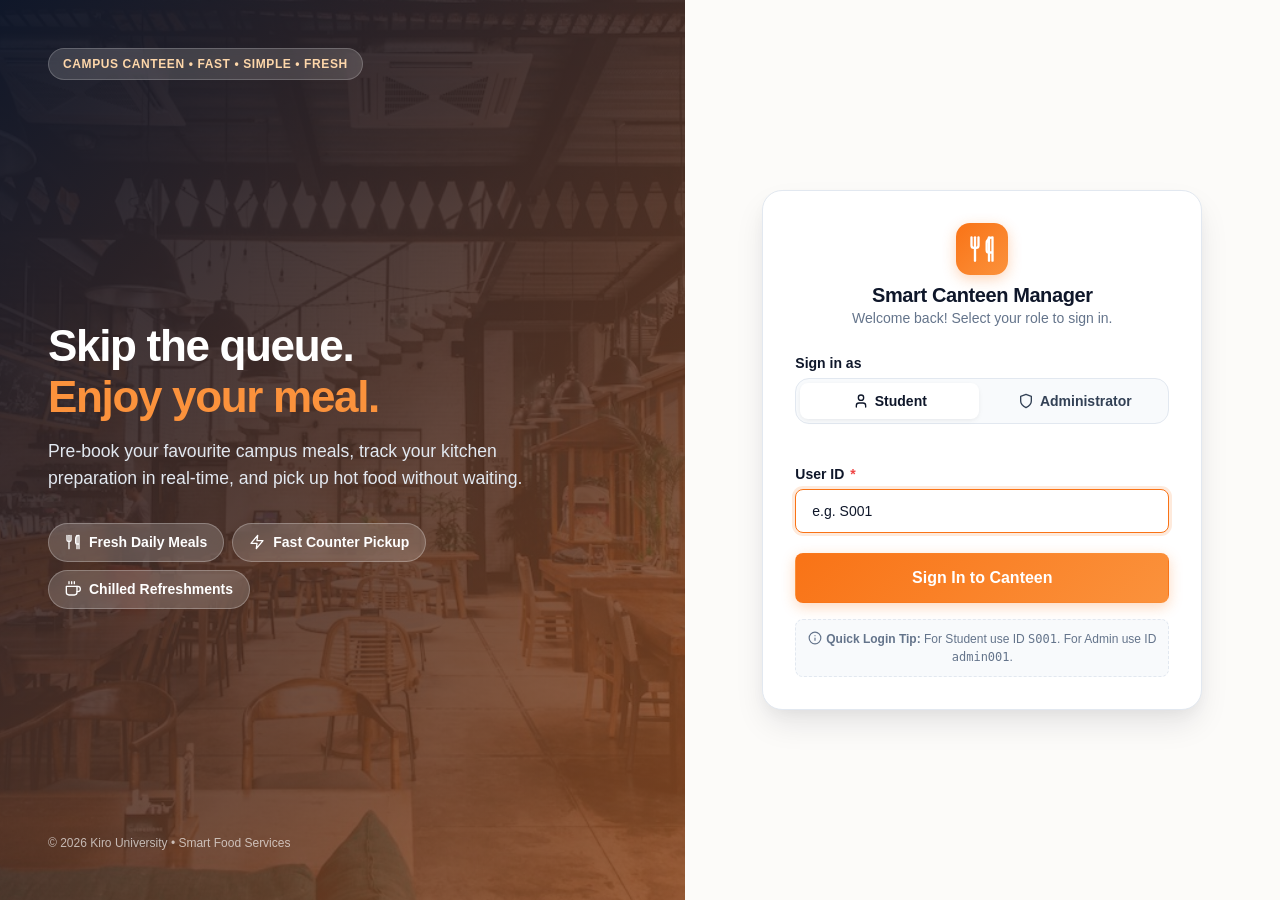
==== commit cc5ec7e7: "feat: polish canteen UI icons" ====
--- a/frontend/index.html
+++ b/frontend/index.html
@@ -27,13 +27,13 @@
 
         <div class="floating-badges">
           <div class="floating-pill">
-            <span>🍔</span> <span>Fresh Daily Meals</span>
+            <svg viewBox="0 0 24 24" width="16" height="16" fill="none" stroke="currentColor" stroke-width="2" stroke-linecap="round" stroke-linejoin="round" aria-hidden="true"><path d="M18 2v20"></path><path d="M21 15V2a5 5 0 0 0-5 5v6c0 1.1.9 2 2 2h3Zm0 0v7"></path><path d="M6 2v20"></path><path d="M3 2v7c0 1.1.9 2 2 2h2a2 2 0 0 0 2-2V2"></path></svg> <span>Fresh Daily Meals</span>
           </div>
           <div class="floating-pill">
-            <span>⚡</span> <span>Fast Counter Pickup</span>
+            <svg viewBox="0 0 24 24" width="16" height="16" fill="none" stroke="currentColor" stroke-width="2" stroke-linecap="round" stroke-linejoin="round" aria-hidden="true"><polygon points="13 2 3 14 12 14 11 22 21 10 12 10 13 2"></polygon></svg> <span>Fast Counter Pickup</span>
           </div>
           <div class="floating-pill">
-            <span>🥤</span> <span>Chilled Refreshments</span>
+            <svg viewBox="0 0 24 24" width="16" height="16" fill="none" stroke="currentColor" stroke-width="2" stroke-linecap="round" stroke-linejoin="round" aria-hidden="true"><path d="M18 8h1a4 4 0 0 1 0 8h-1"></path><path d="M2 8h16v9a4 4 0 0 1-4 4H6a4 4 0 0 1-4-4V8z"></path><line x1="6" y1="1" x2="6" y2="4"></line><line x1="10" y1="1" x2="10" y2="4"></line><line x1="14" y1="1" x2="14" y2="4"></line></svg> <span>Chilled Refreshments</span>
           </div>
         </div>
       </div>
@@ -47,7 +47,9 @@
     <div class="login-form-panel">
       <div class="login-card">
         <div class="login-brand-header">
-          <div class="login-brand-logo">🍲</div>
+          <div class="login-brand-logo">
+            <svg viewBox="0 0 24 24" width="28" height="28" fill="none" stroke="currentColor" stroke-width="2" stroke-linecap="round" stroke-linejoin="round" aria-hidden="true"><path d="M18 2v20"></path><path d="M21 15V2a5 5 0 0 0-5 5v6c0 1.1.9 2 2 2h3Zm0 0v7"></path><path d="M6 2v20"></path><path d="M3 2v7c0 1.1.9 2 2 2h2a2 2 0 0 0 2-2V2"></path></svg>
+          </div>
           <h2>Smart Canteen Manager</h2>
           <p>Welcome back! Select your role to sign in.</p>
         </div>
@@ -58,11 +60,11 @@
             <label class="form-label">Sign in as</label>
             <div class="role-tabs" id="roleSelector">
               <button type="button" class="role-tab-btn active" data-role="student">
-                <span>🎓</span>
+                <svg viewBox="0 0 24 24" width="16" height="16" fill="none" stroke="currentColor" stroke-width="2" stroke-linecap="round" stroke-linejoin="round" aria-hidden="true"><path d="M19 21v-2a4 4 0 0 0-4-4H9a4 4 0 0 0-4 4v2"></path><circle cx="12" cy="7" r="4"></circle></svg>
                 <span>Student</span>
               </button>
               <button type="button" class="role-tab-btn" data-role="admin">
-                <span>🛠️</span>
+                <svg viewBox="0 0 24 24" width="16" height="16" fill="none" stroke="currentColor" stroke-width="2" stroke-linecap="round" stroke-linejoin="round" aria-hidden="true"><path d="M12 22s8-4 8-10V5l-8-3-8 3v7c0 6 8 10 8 10z"></path></svg>
                 <span>Administrator</span>
               </button>
             </div>
@@ -90,7 +92,7 @@
 
           <!-- Quick Tip -->
           <div style="margin-top: var(--spacing-md); padding: 10px; background: var(--surface-alt); border-radius: var(--radius-sm); border: 1px dashed var(--border); font-size: var(--font-size-xs); text-align: center; color: var(--text-muted);" id="demoHint">
-            💡 <strong>Quick Login Tip:</strong> For Student use ID <code>S001</code>. For Admin use ID <code>admin001</code>.
+            <svg viewBox="0 0 24 24" width="14" height="14" fill="none" stroke="currentColor" stroke-width="2" stroke-linecap="round" stroke-linejoin="round" aria-hidden="true" style="vertical-align: -2px; margin-right: 4px;"><circle cx="12" cy="12" r="10"></circle><line x1="12" y1="16" x2="12" y2="12"></line><line x1="12" y1="8" x2="12.01" y2="8"></line></svg><strong>Quick Login Tip:</strong> For Student use ID <code>S001</code>. For Admin use ID <code>admin001</code>.
           </div>
         </form>
       </div>
@@ -114,6 +116,8 @@
       const form = document.getElementById('loginForm');
       const btnLogin = document.getElementById('btnLogin');
 
+      const infoIcon = `<svg viewBox="0 0 24 24" width="14" height="14" fill="none" stroke="currentColor" stroke-width="2" stroke-linecap="round" stroke-linejoin="round" aria-hidden="true" style="vertical-align: -2px; margin-right: 4px;"><circle cx="12" cy="12" r="10"></circle><line x1="12" y1="16" x2="12" y2="12"></line><line x1="12" y1="8" x2="12.01" y2="8"></line></svg>`;
+
       // Role button toggles
       roleButtons.forEach(btn => {
         btn.addEventListener('click', () => {
@@ -124,10 +128,10 @@
 
           if (selectedRole === 'admin') {
             userIdInput.placeholder = 'e.g. admin001';
-            demoHint.innerHTML = '💡 <strong>Admin Sign In:</strong> Use Administrator ID <code>admin001</code>';
+            demoHint.innerHTML = `${infoIcon}<strong>Admin Sign In:</strong> Use Administrator ID <code>admin001</code>`;
           } else {
             userIdInput.placeholder = 'e.g. S001';
-            demoHint.innerHTML = '💡 <strong>Student Sign In:</strong> Use Student ID <code>S001</code>';
+            demoHint.innerHTML = `${infoIcon}<strong>Student Sign In:</strong> Use Student ID <code>S001</code>`;
           }
         });
       });
--- a/frontend/css/components.css
+++ b/frontend/css/components.css
@@ -1474,3 +1474,198 @@
   0% { background-position: -200% 0; }
   100% { background-position: 200% 0; }
 }
+
+/* --------------------------------------------------------------------------
+   Sound Notification Toggle Button
+   -------------------------------------------------------------------------- */
+.sound-toggle-btn {
+  display: inline-flex;
+  align-items: center;
+  gap: 6px;
+  padding: 6px 12px;
+  font-size: var(--font-size-xs);
+  font-weight: 700;
+  border-radius: var(--radius-sm);
+  transition: var(--transition);
+  min-height: 34px;
+}
+
+.sound-toggle-btn .sound-svg {
+  flex-shrink: 0;
+  transition: transform 0.2s ease;
+}
+
+.sound-toggle-btn:hover .sound-svg {
+  transform: scale(1.12);
+}
+
+.sound-toggle-btn.sound-muted {
+  color: var(--text-muted);
+  border-color: var(--border);
+  background: var(--surface-alt);
+}
+
+/* --------------------------------------------------------------------------
+   Ready for Pickup Visual Notification Banner
+   -------------------------------------------------------------------------- */
+.order-ready-container {
+  position: fixed;
+  top: 24px;
+  right: 24px;
+  z-index: 160;
+  display: flex;
+  flex-direction: column;
+  gap: var(--spacing-sm);
+  pointer-events: none;
+}
+
+.order-ready-toast {
+  pointer-events: auto;
+  width: 380px;
+  max-width: calc(100vw - 32px);
+  background: var(--surface);
+  border: 1px solid var(--success-border);
+  border-left: 5px solid var(--success);
+  border-radius: var(--radius-md);
+  box-shadow: 0 14px 28px -4px rgba(16, 185, 129, 0.28), 0 8px 12px -4px rgba(0, 0, 0, 0.08);
+  padding: 14px 16px;
+  display: flex;
+  gap: 12px;
+  align-items: flex-start;
+  animation: slideInRight 0.3s ease-out;
+  transition: opacity 0.25s ease, transform 0.25s ease;
+}
+
+.order-ready-toast.dismissing {
+  opacity: 0;
+  transform: translateX(30px);
+}
+
+@keyframes slideInRight {
+  from { transform: translateX(100%); opacity: 0; }
+  to { transform: translateX(0); opacity: 1; }
+}
+
+.order-ready-toast-icon {
+  width: 38px;
+  height: 38px;
+  border-radius: var(--radius-full);
+  background: var(--success-light);
+  color: var(--success);
+  display: flex;
+  align-items: center;
+  justify-content: center;
+  flex-shrink: 0;
+}
+
+.order-ready-toast-content {
+  flex: 1;
+}
+
+.order-ready-toast-title {
+  font-size: 0.8rem;
+  font-weight: 800;
+  color: #065f46;
+  letter-spacing: 0.06em;
+  text-transform: uppercase;
+}
+
+.order-ready-toast-desc {
+  font-size: var(--font-size-sm);
+  color: var(--text-primary);
+  font-weight: 600;
+  margin-top: 3px;
+  line-height: 1.4;
+}
+
+.order-ready-toast-actions {
+  margin-top: 10px;
+}
+
+.order-ready-toast-close {
+  background: transparent;
+  border: none;
+  color: var(--gray-400);
+  cursor: pointer;
+  padding: 4px;
+  border-radius: var(--radius-xs);
+  display: flex;
+  align-items: center;
+  justify-content: center;
+  transition: var(--transition-fast);
+  flex-shrink: 0;
+}
+
+.order-ready-toast-close:hover {
+  color: var(--text-primary);
+  background: var(--surface-hover);
+}
+
+/* --------------------------------------------------------------------------
+   Ready for Pickup Order Card Highlight
+   -------------------------------------------------------------------------- */
+.order-card.order-ready-highlight {
+  border: 2px solid var(--success);
+  box-shadow: 0 4px 18px rgba(16, 185, 129, 0.16);
+}
+
+.order-header-ready {
+  background: var(--success-light) !important;
+  border-bottom-color: var(--success-border) !important;
+}
+
+.ready-pickup-banner {
+  background: #ecfdf5;
+  border-bottom: 1px solid var(--success-border);
+  padding: 12px 18px;
+  display: flex;
+  align-items: center;
+  gap: 12px;
+}
+
+.ready-pickup-icon {
+  color: var(--success);
+  display: flex;
+  align-items: center;
+  justify-content: center;
+  flex-shrink: 0;
+}
+
+.ready-pickup-text {
+  display: flex;
+  flex-direction: column;
+  gap: 2px;
+}
+
+.ready-pickup-text strong {
+  color: #065f46;
+  font-size: 0.85rem;
+  letter-spacing: 0.04em;
+}
+
+.ready-pickup-text span {
+  color: var(--text-secondary);
+  font-size: var(--font-size-sm);
+}
+
+.order-card-target-focus {
+  animation: targetCardPulse 2.5s ease-out;
+}
+
+@keyframes targetCardPulse {
+  0% { box-shadow: 0 0 0 0 rgba(16, 185, 129, 0.6); }
+  60% { box-shadow: 0 0 0 14px rgba(16, 185, 129, 0); }
+  100% { box-shadow: 0 0 0 0 rgba(16, 185, 129, 0); }
+}
+
+/* Reduced Motion Overrides */
+@media (prefers-reduced-motion: reduce) {
+  .order-ready-toast {
+    animation: none !important;
+    transition: none !important;
+  }
+  .order-card-target-focus {
+    animation: none !important;
+  }
+}
+
--- a/frontend/css/responsive.css
+++ b/frontend/css/responsive.css
@@ -160,4 +160,20 @@
   .modal-footer .btn {
     width: 100%;
   }
+
+  .order-ready-container {
+    top: 12px;
+    right: 12px;
+    left: 12px;
+  }
+
+  .order-ready-toast {
+    width: 100%;
+    max-width: 100%;
+  }
+
+  .sound-toggle-btn span {
+    display: none; /* Icon-only on very compact mobile displays */
+  }
 }
+
